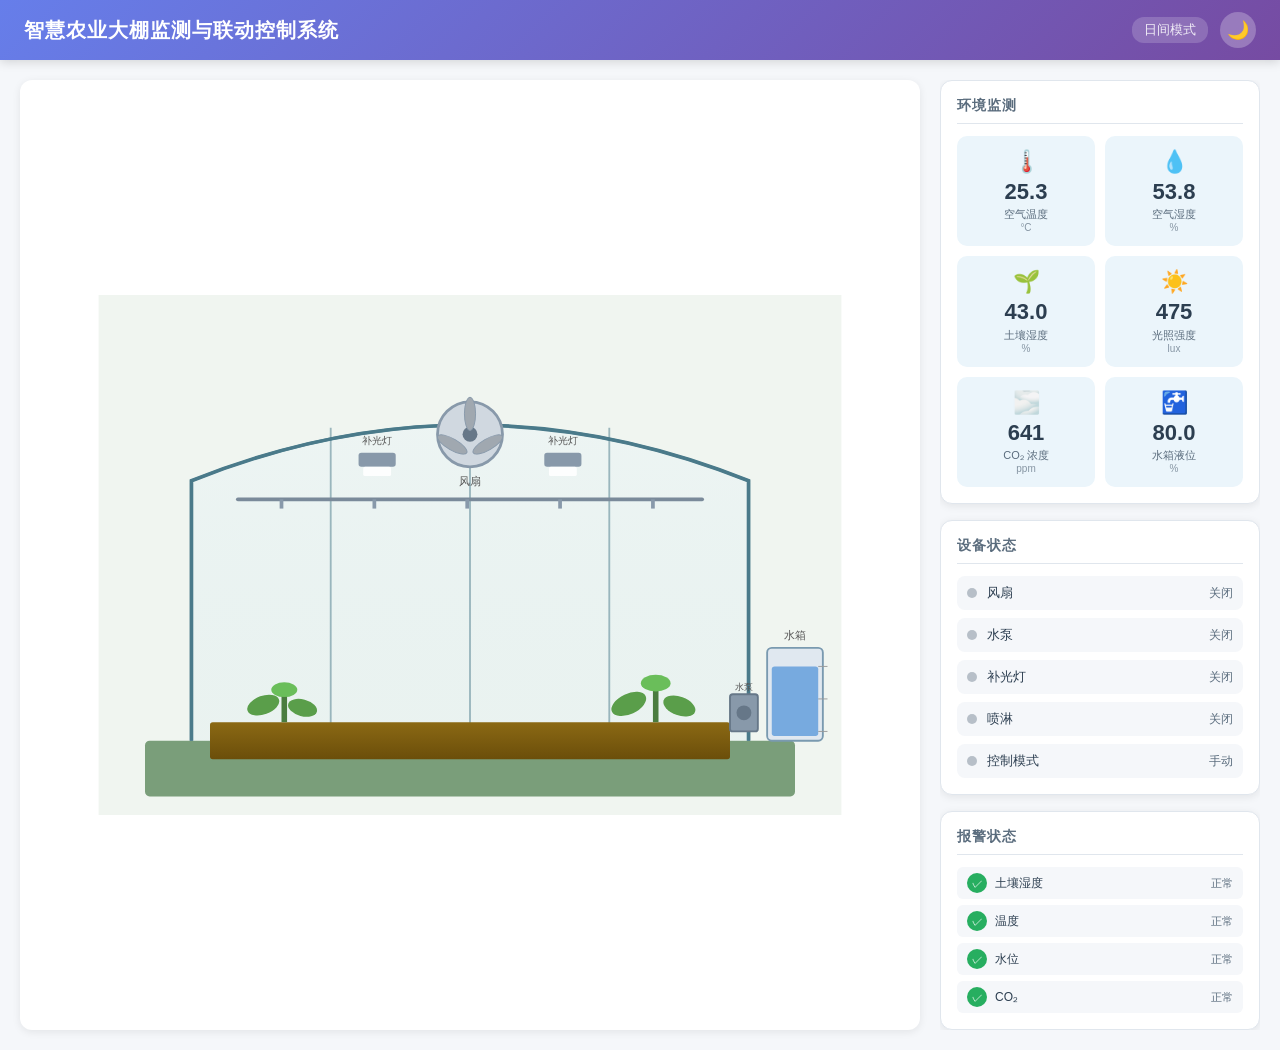
==== widget/greenhouse_widget.html @ 18e0d202 "Add SVG dynamic greenhouse widget (Phase 4) Local HTML/CSS/JS demo with: - Realistic tech-style gree" ====
<!DOCTYPE html>
<html lang="zh-CN">
<head>
    <meta charset="UTF-8">
    <meta name="viewport" content="width=device-width, initial-scale=1.0">
    <title>智慧农业大棚监测大屏</title>
    <link rel="stylesheet" href="greenhouse_widget.css">
</head>
<body class="day-mode">
    <div class="app-container">
        <!-- 顶部标题栏 -->
        <header class="header">
            <h1 class="header-title">智慧农业大棚监测与联动控制系统</h1>
            <div class="header-controls">
                <span class="mode-indicator" id="modeIndicator">日间模式</span>
                <button class="mode-toggle" id="modeToggle" title="切换夜间/日间模式">
                    <span class="mode-icon">🌙</span>
                </button>
            </div>
        </header>

        <!-- 主内容区 -->
        <main class="main-content">
            <!-- 左侧/中间：SVG 大棚场景 -->
            <section class="greenhouse-scene">
                <svg viewBox="0 0 800 560" xmlns="http://www.w3.org/2000/svg" id="greenhouseSvg">
                    <defs>
                        <!-- 玻璃渐变 -->
                        <linearGradient id="glassGradient" x1="0%" y1="0%" x2="0%" y2="100%">
                            <stop offset="0%" style="stop-color:#e8f4f8;stop-opacity:0.4"/>
                            <stop offset="100%" style="stop-color:#d0e8f0;stop-opacity:0.2"/>
                        </linearGradient>
                        <!-- 玻璃渐变（夜间） -->
                        <linearGradient id="glassGradientNight" x1="0%" y1="0%" x2="0%" y2="100%">
                            <stop offset="0%" style="stop-color:#1a2a3a;stop-opacity:0.5"/>
                            <stop offset="100%" style="stop-color:#0d1a25;stop-opacity:0.3"/>
                        </linearGradient>
                        <!-- 土地渐变（正常） -->
                        <linearGradient id="soilNormal" x1="0%" y1="0%" x2="0%" y2="100%">
                            <stop offset="0%" style="stop-color:#8B6914"/>
                            <stop offset="100%" style="stop-color:#6B4E0A"/>
                        </linearGradient>
                        <!-- 土地渐变（干旱） -->
                        <linearGradient id="soilDry" x1="0%" y1="0%" x2="0%" y2="100%">
                            <stop offset="0%" style="stop-color:#C4A35A"/>
                            <stop offset="100%" style="stop-color:#A08840"/>
                        </linearGradient>
                        <!-- 光晕滤镜 -->
                        <filter id="glow" x="-50%" y="-50%" width="200%" height="200%">
                            <feGaussianBlur stdDeviation="8" result="blur"/>
                            <feMerge>
                                <feMergeNode in="blur"/>
                                <feMergeNode in="SourceGraphic"/>
                            </feMerge>
                        </filter>
                        <!-- 强发光滤镜 -->
                        <filter id="glowStrong" x="-100%" y="-100%" width="300%" height="300%">
                            <feGaussianBlur stdDeviation="15" result="blur"/>
                            <feMerge>
                                <feMergeNode in="blur"/>
                                <feMergeNode in="blur"/>
                                <feMergeNode in="SourceGraphic"/>
                            </feMerge>
                        </filter>
                        <!-- 阴影 -->
                        <filter id="shadow">
                            <feDropShadow dx="2" dy="2" stdDeviation="3" flood-color="#000" flood-opacity="0.2"/>
                        </filter>
                    </defs>

                    <!-- 背景 -->
                    <rect id="sceneBg" x="0" y="0" width="800" height="560" fill="#f0f5f0"/>

                    <!-- 地面 -->
                    <rect id="ground" x="50" y="480" width="700" height="60" fill="#7a9e7a" rx="5"/>

                    <!-- 大棚框架（后层） -->
                    <path id="greenhouseBack" d="M100 480 L100 200 Q400 80 700 200 L700 480"
                          fill="url(#glassGradient)" stroke="#5a8a9a" stroke-width="3"/>

                    <!-- 大棚框架线条 -->
                    <path id="greenhouseFrame" d="M100 480 L100 200 Q400 80 700 200 L700 480"
                          fill="none" stroke="#4a7a8a" stroke-width="4"/>
                    <line x1="250" y1="143" x2="250" y2="480" stroke="#4a7a8a" stroke-width="2" opacity="0.5"/>
                    <line x1="400" y1="110" x2="400" y2="480" stroke="#4a7a8a" stroke-width="2" opacity="0.5"/>
                    <line x1="550" y1="143" x2="550" y2="480" stroke="#4a7a8a" stroke-width="2" opacity="0.5"/>

                    <!-- 土地 -->
                    <rect id="soil" x="120" y="460" width="560" height="40" fill="url(#soilNormal)" rx="3"/>

                    <!-- 植物 - 左侧 -->
                    <g id="plantLeft" transform="translate(200, 460)">
                        <rect x="-3" y="-30" width="6" height="30" fill="#4a7c3f"/>
                        <ellipse cx="-15" cy="-25" rx="18" ry="10" fill="#5a9e4a" transform="rotate(-20)"/>
                        <ellipse cx="15" cy="-20" rx="16" ry="9" fill="#5a9e4a" transform="rotate(15)"/>
                        <ellipse cx="0" cy="-35" rx="14" ry="8" fill="#6abe5a"/>
                    </g>

                    <!-- 植物 - 右侧 -->
                    <g id="plantRight" transform="translate(600, 460)">
                        <rect x="-3" y="-35" width="6" height="35" fill="#4a7c3f"/>
                        <ellipse cx="-18" cy="-30" rx="20" ry="11" fill="#5a9e4a" transform="rotate(-25)"/>
                        <ellipse cx="18" cy="-25" rx="18" ry="10" fill="#5a9e4a" transform="rotate(20)"/>
                        <ellipse cx="0" cy="-42" rx="16" ry="9" fill="#6abe5a"/>
                    </g>

                    <!-- 水箱 -->
                    <g id="waterTank" transform="translate(720, 380)">
                        <rect x="0" y="0" width="60" height="100" fill="#e0e8f0" stroke="#7a9ab0" stroke-width="2" rx="5"/>
                        <rect id="waterFill" x="5" y="20" width="50" height="75" fill="#4a90d9" opacity="0.7" rx="3"/>
                        <text x="30" y="-10" text-anchor="middle" font-size="12" fill="#555" font-family="Arial">水箱</text>
                        <!-- 水位刻度 -->
                        <line x1="55" y1="20" x2="65" y2="20" stroke="#999" stroke-width="1"/>
                        <line x1="55" y1="55" x2="65" y2="55" stroke="#999" stroke-width="1"/>
                        <line x1="55" y1="90" x2="65" y2="90" stroke="#999" stroke-width="1"/>
                    </g>

                    <!-- 水泵 -->
                    <g id="pump" transform="translate(680, 430)">
                        <rect x="0" y="0" width="30" height="40" fill="#8899aa" stroke="#667788" stroke-width="2" rx="3"/>
                        <circle cx="15" cy="20" r="8" fill="#667788"/>
                        <text x="15" y="-5" text-anchor="middle" font-size="10" fill="#555" font-family="Arial">水泵</text>
                    </g>

                    <!-- 风扇 -->
                    <g id="fan" transform="translate(400, 150)">
                        <circle cx="0" cy="0" r="35" fill="#d0d8e0" stroke="#8899aa" stroke-width="3"/>
                        <circle cx="0" cy="0" r="8" fill="#667788"/>
                        <!-- 风扇叶片组 -->
                        <g id="fanBlade">
                            <ellipse cx="0" cy="-22" rx="6" ry="18" fill="#a0a8b0" stroke="#8899aa" stroke-width="1"/>
                            <ellipse cx="19" cy="11" rx="6" ry="18" fill="#a0a8b0" stroke="#8899aa" stroke-width="1" transform="rotate(120)"/>
                            <ellipse cx="-19" cy="11" rx="6" ry="18" fill="#a0a8b0" stroke="#8899aa" stroke-width="1" transform="rotate(240)"/>
                        </g>
                        <text x="0" y="55" text-anchor="middle" font-size="12" fill="#555" font-family="Arial">风扇</text>
                    </g>

                    <!-- 补光灯 -->
                    <g id="lamp" transform="translate(300, 180)">
                        <rect x="-20" y="-10" width="40" height="15" fill="#8899aa" rx="3"/>
                        <rect x="-15" y="5" width="30" height="10" fill="#fff" opacity="0.9" rx="2"/>
                        <!-- 光晕（默认隐藏） -->
                        <ellipse id="lampGlow" cx="0" cy="30" rx="80" ry="50" fill="#FFE66D" opacity="0" filter="url(#glowStrong)"/>
                        <text x="0" y="-20" text-anchor="middle" font-size="11" fill="#555" font-family="Arial">补光灯</text>
                    </g>

                    <!-- 补光灯2（右侧） -->
                    <g id="lamp2" transform="translate(500, 180)">
                        <rect x="-20" y="-10" width="40" height="15" fill="#8899aa" rx="3"/>
                        <rect x="-15" y="5" width="30" height="10" fill="#fff" opacity="0.9" rx="2"/>
                        <ellipse id="lampGlow2" cx="0" cy="30" rx="80" ry="50" fill="#FFE66D" opacity="0" filter="url(#glowStrong)"/>
                        <text x="0" y="-20" text-anchor="middle" font-size="11" fill="#555" font-family="Arial">补光灯</text>
                    </g>

                    <!-- 喷淋管道 -->
                    <g id="spraySystem">
                        <line x1="150" y1="220" x2="650" y2="220" stroke="#7a8a9a" stroke-width="4" stroke-linecap="round"/>
                        <!-- 喷头 -->
                        <rect x="195" y="220" width="4" height="10" fill="#8899aa"/>
                        <rect x="295" y="220" width="4" height="10" fill="#8899aa"/>
                        <rect x="395" y="220" width="4" height="10" fill="#8899aa"/>
                        <rect x="495" y="220" width="4" height="10" fill="#8899aa"/>
                        <rect x="595" y="220" width="4" height="10" fill="#8899aa"/>

                        <!-- 水滴（默认隐藏） -->
                        <g id="sprayDrops" opacity="0">
                            <circle cx="197" cy="245" r="3" fill="#4a90d9" opacity="0.7"/>
                            <circle cx="197" cy="265" r="2.5" fill="#4a90d9" opacity="0.5"/>
                            <circle cx="297" cy="248" r="3" fill="#4a90d9" opacity="0.7"/>
                            <circle cx="297" cy="268" r="2.5" fill="#4a90d9" opacity="0.5"/>
                            <circle cx="397" cy="245" r="3" fill="#4a90d9" opacity="0.7"/>
                            <circle cx="397" cy="265" r="2.5" fill="#4a90d9" opacity="0.5"/>
                            <circle cx="497" cy="248" r="3" fill="#4a90d9" opacity="0.7"/>
                            <circle cx="497" cy="268" r="2.5" fill="#4a90d9" opacity="0.5"/>
                            <circle cx="597" cy="245" r="3" fill="#4a90d9" opacity="0.7"/>
                            <circle cx="597" cy="265" r="2.5" fill="#4a90d9" opacity="0.5"/>
                        </g>
                    </g>

                    <!-- 报警提示框（默认隐藏） -->
                    <g id="alertPanel" opacity="0" transform="translate(400, 60)">
                        <rect x="-150" y="-25" width="300" height="50" fill="#fff3cd" stroke="#ffc107" stroke-width="2" rx="8" filter="url(#shadow)"/>
                        <text id="alertText" x="0" y="5" text-anchor="middle" font-size="14" fill="#856404" font-family="Arial" font-weight="bold">⚠️ 建议灌溉</text>
                    </g>

                    <!-- 自动模式指示（默认隐藏） -->
                    <g id="autoModeIndicator" opacity="0" transform="translate(680, 120)">
                        <rect x="0" y="0" width="80" height="28" fill="#17a2b8" rx="14" opacity="0.9"/>
                        <text x="40" y="19" text-anchor="middle" font-size="11" fill="#fff" font-family="Arial">自动模式</text>
                    </g>
                </svg>
            </section>

            <!-- 右侧：数据面板 -->
            <aside class="data-panel" id="dataPanel">
                <!-- 传感器数据卡片 -->
                <div class="panel-section">
                    <h3 class="section-title">环境监测</h3>
                    <div class="card-grid">
                        <div class="data-card" id="cardTemperature">
                            <div class="card-icon">🌡️</div>
                            <div class="card-value" id="valTemperature">--</div>
                            <div class="card-label">空气温度</div>
                            <div class="card-unit">°C</div>
                        </div>
                        <div class="data-card" id="cardAirHumidity">
                            <div class="card-icon">💧</div>
                            <div class="card-value" id="valAirHumidity">--</div>
                            <div class="card-label">空气湿度</div>
                            <div class="card-unit">%</div>
                        </div>
                        <div class="data-card" id="cardSoilHumidity">
                            <div class="card-icon">🌱</div>
                            <div class="card-value" id="valSoilHumidity">--</div>
                            <div class="card-label">土壤湿度</div>
                            <div class="card-unit">%</div>
                        </div>
                        <div class="data-card" id="cardLight">
                            <div class="card-icon">☀️</div>
                            <div class="card-value" id="valLight">--</div>
                            <div class="card-label">光照强度</div>
                            <div class="card-unit">lux</div>
                        </div>
                        <div class="data-card" id="cardCO2">
                            <div class="card-icon">🌫️</div>
                            <div class="card-value" id="valCO2">--</div>
                            <div class="card-label">CO₂ 浓度</div>
                            <div class="card-unit">ppm</div>
                        </div>
                        <div class="data-card" id="cardWater">
                            <div class="card-icon">🚰</div>
                            <div class="card-value" id="valWater">--</div>
                            <div class="card-label">水箱液位</div>
                            <div class="card-unit">%</div>
                        </div>
                    </div>
                </div>

                <!-- 设备状态 -->
                <div class="panel-section">
                    <h3 class="section-title">设备状态</h3>
                    <div class="status-list">
                        <div class="status-item" id="statusFan">
                            <span class="status-dot" id="dotFan"></span>
                            <span class="status-name">风扇</span>
                            <span class="status-text" id="textFan">关闭</span>
                        </div>
                        <div class="status-item" id="statusPump">
                            <span class="status-dot" id="dotPump"></span>
                            <span class="status-name">水泵</span>
                            <span class="status-text" id="textPump">关闭</span>
                        </div>
                        <div class="status-item" id="statusLamp">
                            <span class="status-dot" id="dotLamp"></span>
                            <span class="status-name">补光灯</span>
                            <span class="status-text" id="textLamp">关闭</span>
                        </div>
                        <div class="status-item" id="statusSpray">
                            <span class="status-dot" id="dotSpray"></span>
                            <span class="status-name">喷淋</span>
                            <span class="status-text" id="textSpray">关闭</span>
                        </div>
                        <div class="status-item" id="statusAuto">
                            <span class="status-dot" id="dotAuto"></span>
                            <span class="status-name">控制模式</span>
                            <span class="status-text" id="textAuto">手动</span>
                        </div>
                    </div>
                </div>

                <!-- 报警状态 -->
                <div class="panel-section">
                    <h3 class="section-title">报警状态</h3>
                    <div class="alarm-list">
                        <div class="alarm-item" id="alarmSoil">
                            <span class="alarm-icon" id="iconSoil">✓</span>
                            <span class="alarm-name">土壤湿度</span>
                            <span class="alarm-status" id="statusSoil">正常</span>
                        </div>
                        <div class="alarm-item" id="alarmTemp">
                            <span class="alarm-icon" id="iconTemp">✓</span>
                            <span class="alarm-name">温度</span>
                            <span class="alarm-status" id="statusTemp">正常</span>
                        </div>
                        <div class="alarm-item" id="alarmWater">
                            <span class="alarm-icon" id="iconWater">✓</span>
                            <span class="alarm-name">水位</span>
                            <span class="alarm-status" id="statusWater">正常</span>
                        </div>
                        <div class="alarm-item" id="alarmCO2">
                            <span class="alarm-icon" id="iconCO2">✓</span>
                            <span class="alarm-name">CO₂</span>
                            <span class="alarm-status" id="statusCO2">正常</span>
                        </div>
                    </div>
                </div>
            </aside>
        </main>
    </div>

    <script src="greenhouse_widget.js"></script>
</body>
</html>
---- widget/greenhouse_widget.css ----
:root {
    /* 日间主题 */
    --bg-primary: #f5f7fa;
    --bg-secondary: #ffffff;
    --bg-panel: #ffffff;
    --text-primary: #2c3e50;
    --text-secondary: #5a6c7d;
    --border-color: #e0e6ed;
    --accent-color: #3498db;
    --accent-light: #ebf5fb;
    --shadow: 0 2px 8px rgba(0,0,0,0.08);
    --shadow-hover: 0 4px 16px rgba(0,0,0,0.12);
    --card-bg: #ffffff;
    --header-bg: linear-gradient(135deg, #667eea 0%, #764ba2 100%);
    --success-color: #27ae60;
    --warning-color: #f39c12;
    --danger-color: #e74c3c;
    --info-color: #3498db;
}

.night-mode {
    /* 夜间主题 */
    --bg-primary: #0f1419;
    --bg-secondary: #1a2332;
    --bg-panel: rgba(26, 35, 50, 0.85);
    --text-primary: #e0e6ed;
    --text-secondary: #8b9dc3;
    --border-color: rgba(100, 180, 255, 0.2);
    --accent-color: #64b4ff;
    --accent-light: rgba(100, 180, 255, 0.15);
    --shadow: 0 2px 12px rgba(0, 150, 255, 0.15);
    --shadow-hover: 0 4px 24px rgba(0, 150, 255, 0.25);
    --card-bg: rgba(26, 35, 50, 0.9);
    --header-bg: linear-gradient(135deg, #1a237e 0%, #0d47a1 100%);
    --success-color: #4ade80;
    --warning-color: #fbbf24;
    --danger-color: #f87171;
    --info-color: #60a5fa;
}

* {
    margin: 0;
    padding: 0;
    box-sizing: border-box;
}

body {
    font-family: -apple-system, BlinkMacSystemFont, 'Segoe UI', 'PingFang SC', 'Microsoft YaHei', sans-serif;
    background: var(--bg-primary);
    color: var(--text-primary);
    min-height: 100vh;
    transition: background 0.5s ease, color 0.5s ease;
}

.app-container {
    min-height: 100vh;
    display: flex;
    flex-direction: column;
}

/* 头部 */
.header {
    background: var(--header-bg);
    color: white;
    padding: 12px 24px;
    display: flex;
    justify-content: space-between;
    align-items: center;
    box-shadow: 0 2px 10px rgba(0,0,0,0.15);
    position: relative;
    z-index: 100;
}

.header-title {
    font-size: 20px;
    font-weight: 600;
    letter-spacing: 1px;
}

.header-controls {
    display: flex;
    align-items: center;
    gap: 12px;
}

.mode-indicator {
    font-size: 13px;
    opacity: 0.9;
    padding: 4px 12px;
    background: rgba(255,255,255,0.2);
    border-radius: 12px;
}

.mode-toggle {
    width: 36px;
    height: 36px;
    border: none;
    border-radius: 50%;
    background: rgba(255,255,255,0.25);
    cursor: pointer;
    font-size: 18px;
    transition: all 0.3s;
    display: flex;
    align-items: center;
    justify-content: center;
}

.mode-toggle:hover {
    background: rgba(255,255,255,0.4);
    transform: scale(1.1);
}

/* 主内容 */
.main-content {
    flex: 1;
    display: flex;
    padding: 20px;
    gap: 20px;
    overflow: hidden;
}

/* SVG 场景区 */
.greenhouse-scene {
    flex: 1;
    background: var(--bg-secondary);
    border-radius: 12px;
    box-shadow: var(--shadow);
    padding: 16px;
    display: flex;
    align-items: center;
    justify-content: center;
    transition: background 0.5s ease;
}

.greenhouse-scene svg {
    width: 100%;
    height: auto;
    max-height: 520px;
}

/* 数据面板 */
.data-panel {
    width: 320px;
    display: flex;
    flex-direction: column;
    gap: 16px;
    overflow-y: auto;
}

.panel-section {
    background: var(--card-bg);
    border-radius: 12px;
    padding: 16px;
    box-shadow: var(--shadow);
    border: 1px solid var(--border-color);
    transition: all 0.5s ease;
}

.section-title {
    font-size: 14px;
    font-weight: 600;
    color: var(--text-secondary);
    margin-bottom: 12px;
    padding-bottom: 8px;
    border-bottom: 1px solid var(--border-color);
    text-transform: uppercase;
    letter-spacing: 1px;
}

/* 数据卡片网格 */
.card-grid {
    display: grid;
    grid-template-columns: 1fr 1fr;
    gap: 10px;
}

.data-card {
    background: var(--accent-light);
    border-radius: 10px;
    padding: 12px 8px;
    text-align: center;
    transition: all 0.3s;
    border: 1px solid transparent;
}

.data-card:hover {
    transform: translateY(-2px);
    box-shadow: var(--shadow-hover);
    border-color: var(--accent-color);
}

.card-icon {
    font-size: 22px;
    margin-bottom: 4px;
}

.card-value {
    font-size: 22px;
    font-weight: 700;
    color: var(--text-primary);
    line-height: 1.2;
}

.card-label {
    font-size: 11px;
    color: var(--text-secondary);
    margin-top: 2px;
}

.card-unit {
    font-size: 10px;
    color: var(--text-secondary);
    opacity: 0.7;
}

/* 状态列表 */
.status-list {
    display: flex;
    flex-direction: column;
    gap: 8px;
}

.status-item {
    display: flex;
    align-items: center;
    gap: 10px;
    padding: 8px 10px;
    border-radius: 8px;
    background: var(--bg-primary);
    transition: all 0.3s;
}

.status-dot {
    width: 10px;
    height: 10px;
    border-radius: 50%;
    background: var(--text-secondary);
    opacity: 0.4;
    transition: all 0.3s;
    flex-shrink: 0;
}

.status-dot.active {
    background: var(--success-color);
    opacity: 1;
    box-shadow: 0 0 8px var(--success-color);
}

.status-dot.warning {
    background: var(--warning-color);
    opacity: 1;
    box-shadow: 0 0 8px var(--warning-color);
}

.status-name {
    flex: 1;
    font-size: 13px;
    color: var(--text-primary);
}

.status-text {
    font-size: 12px;
    color: var(--text-secondary);
    font-weight: 500;
}

.status-text.active {
    color: var(--success-color);
    font-weight: 600;
}

/* 报警列表 */
.alarm-list {
    display: flex;
    flex-direction: column;
    gap: 6px;
}

.alarm-item {
    display: flex;
    align-items: center;
    gap: 8px;
    padding: 6px 10px;
    border-radius: 6px;
    background: var(--bg-primary);
    transition: all 0.3s;
}

.alarm-item.alert {
    background: rgba(231, 76, 60, 0.1);
    border: 1px solid rgba(231, 76, 60, 0.3);
}

.alarm-icon {
    width: 20px;
    height: 20px;
    border-radius: 50%;
    background: var(--success-color);
    color: white;
    font-size: 11px;
    display: flex;
    align-items: center;
    justify-content: center;
    flex-shrink: 0;
}

.alarm-item.alert .alarm-icon {
    background: var(--danger-color);
}

.alarm-name {
    flex: 1;
    font-size: 12px;
    color: var(--text-primary);
}

.alarm-status {
    font-size: 11px;
    color: var(--text-secondary);
}

.alarm-item.alert .alarm-status {
    color: var(--danger-color);
    font-weight: 600;
}

/* SVG 动画 */
@keyframes spin {
    from { transform: rotate(0deg); }
    to { transform: rotate(360deg); }
}

@keyframes drop {
    0% { transform: translateY(0); opacity: 0.7; }
    50% { opacity: 1; }
    100% { transform: translateY(20px); opacity: 0; }
}

@keyframes pulse {
    0%, 100% { opacity: 0.6; }
    50% { opacity: 1; }
}

@keyframes fadeInOut {
    0%, 100% { opacity: 0.3; }
    50% { opacity: 1; }
}

/* 风扇旋转 */
#fanBlade {
    transform-origin: 0 0;
}

#fanBlade.rotating {
    animation: spin 0.5s linear infinite;
}

/* 水滴动画 */
#sprayDrops.active circle:nth-child(odd) {
    animation: drop 0.8s ease-in infinite;
}

#sprayDrops.active circle:nth-child(even) {
    animation: drop 0.8s ease-in infinite 0.4s;
}

/* 光晕脉冲 */
#lampGlow.active,
#lampGlow2.active {
    animation: pulse 2s ease-in-out infinite;
}

/* 报警面板闪烁 */
#alertPanel.active {
    animation: fadeInOut 1.5s ease-in-out infinite;
}

/* 响应式 */
@media (max-width: 1024px) {
    .main-content {
        flex-direction: column;
    }
    .data-panel {
        width: 100%;
        flex-direction: row;
        flex-wrap: wrap;
    }
    .panel-section {
        flex: 1;
        min-width: 280px;
    }
}

@media (max-width: 768px) {
    .header-title {
        font-size: 16px;
    }
    .main-content {
        padding: 10px;
    }
    .card-grid {
        grid-template-columns: 1fr 1fr;
    }
}
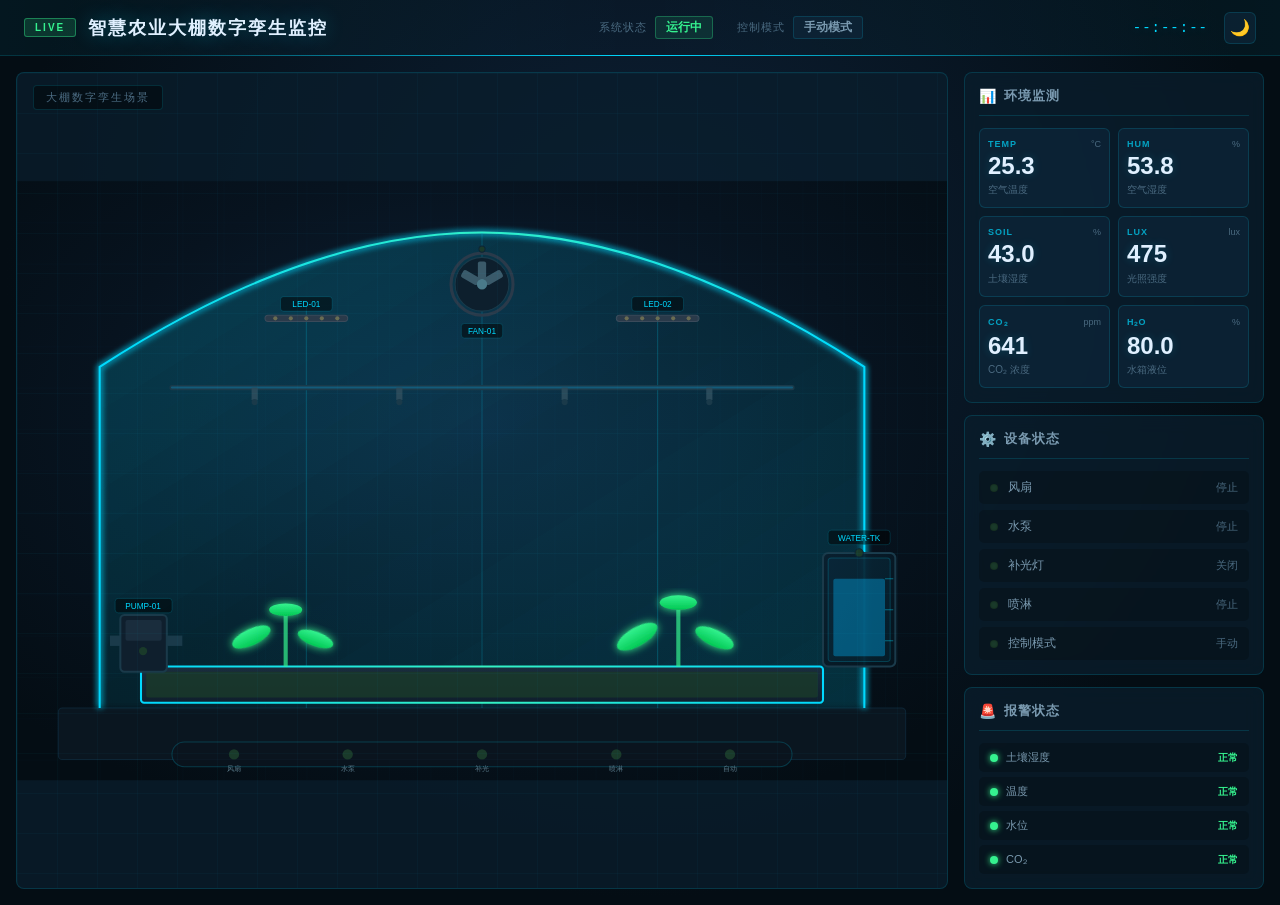
==== commit 0b548c6e: "Refactor widget to dark tech style (v2) Complete visual overhaul: - Dark background (#040d14) with g" ====
--- a/widget/greenhouse_widget.html
+++ b/widget/greenhouse_widget.html
@@ -3,17 +3,30 @@
 <head>
     <meta charset="UTF-8">
     <meta name="viewport" content="width=device-width, initial-scale=1.0">
-    <title>智慧农业大棚监测大屏</title>
+    <title>智慧农业大棚数字孪生监控</title>
     <link rel="stylesheet" href="greenhouse_widget.css">
 </head>
-<body class="day-mode">
+<body>
     <div class="app-container">
         <!-- 顶部标题栏 -->
         <header class="header">
-            <h1 class="header-title">智慧农业大棚监测与联动控制系统</h1>
-            <div class="header-controls">
-                <span class="mode-indicator" id="modeIndicator">日间模式</span>
-                <button class="mode-toggle" id="modeToggle" title="切换夜间/日间模式">
+            <div class="header-left">
+                <div class="header-badge">LIVE</div>
+                <h1 class="header-title">智慧农业大棚数字孪生监控</h1>
+            </div>
+            <div class="header-center">
+                <div class="header-stat">
+                    <span class="stat-label">系统状态</span>
+                    <span class="stat-value status-online">运行中</span>
+                </div>
+                <div class="header-stat">
+                    <span class="stat-label">控制模式</span>
+                    <span class="stat-value" id="headerMode">手动模式</span>
+                </div>
+            </div>
+            <div class="header-right">
+                <span class="header-time" id="clock">--:--:--</span>
+                <button class="mode-toggle" id="modeToggle" title="切换夜间/日间">
                     <span class="mode-icon">🌙</span>
                 </button>
             </div>
@@ -21,247 +34,423 @@
 
         <!-- 主内容区 -->
         <main class="main-content">
-            <!-- 左侧/中间：SVG 大棚场景 -->
-            <section class="greenhouse-scene">
-                <svg viewBox="0 0 800 560" xmlns="http://www.w3.org/2000/svg" id="greenhouseSvg">
+            <!-- 左侧/中间：数字孪生场景 -->
+            <section class="scene-panel">
+                <div class="scene-label">大棚数字孪生场景</div>
+                <svg viewBox="0 0 900 580" xmlns="http://www.w3.org/2000/svg" id="greenhouseSvg">
                     <defs>
-                        <!-- 玻璃渐变 -->
-                        <linearGradient id="glassGradient" x1="0%" y1="0%" x2="0%" y2="100%">
-                            <stop offset="0%" style="stop-color:#e8f4f8;stop-opacity:0.4"/>
-                            <stop offset="100%" style="stop-color:#d0e8f0;stop-opacity:0.2"/>
-                        </linearGradient>
-                        <!-- 玻璃渐变（夜间） -->
-                        <linearGradient id="glassGradientNight" x1="0%" y1="0%" x2="0%" y2="100%">
-                            <stop offset="0%" style="stop-color:#1a2a3a;stop-opacity:0.5"/>
-                            <stop offset="100%" style="stop-color:#0d1a25;stop-opacity:0.3"/>
-                        </linearGradient>
-                        <!-- 土地渐变（正常） -->
-                        <linearGradient id="soilNormal" x1="0%" y1="0%" x2="0%" y2="100%">
-                            <stop offset="0%" style="stop-color:#8B6914"/>
-                            <stop offset="100%" style="stop-color:#6B4E0A"/>
-                        </linearGradient>
-                        <!-- 土地渐变（干旱） -->
-                        <linearGradient id="soilDry" x1="0%" y1="0%" x2="0%" y2="100%">
-                            <stop offset="0%" style="stop-color:#C4A35A"/>
-                            <stop offset="100%" style="stop-color:#A08840"/>
-                        </linearGradient>
-                        <!-- 光晕滤镜 -->
-                        <filter id="glow" x="-50%" y="-50%" width="200%" height="200%">
-                            <feGaussianBlur stdDeviation="8" result="blur"/>
+                        <!-- 背景渐变 -->
+                        <radialGradient id="bgGradient" cx="50%" cy="40%" r="70%">
+                            <stop offset="0%" stop-color="#0d2137"/>
+                            <stop offset="60%" stop-color="#07131f"/>
+                            <stop offset="100%" stop-color="#040d14"/>
+                        </radialGradient>
+
+                        <!-- 霓虹青蓝发光 -->
+                        <filter id="neonCyan" x="-50%" y="-50%" width="200%" height="200%">
+                            <feGaussianBlur stdDeviation="3" result="blur"/>
+                            <feFlood flood-color="#00d9ff" result="color"/>
+                            <feComposite in="color" in2="blur" operator="in" result="glow"/>
                             <feMerge>
-                                <feMergeNode in="blur"/>
+                                <feMergeNode in="glow"/>
+                                <feMergeNode in="glow"/>
                                 <feMergeNode in="SourceGraphic"/>
                             </feMerge>
                         </filter>
-                        <!-- 强发光滤镜 -->
-                        <filter id="glowStrong" x="-100%" y="-100%" width="300%" height="300%">
-                            <feGaussianBlur stdDeviation="15" result="blur"/>
+
+                        <!-- 强霓虹发光 -->
+                        <filter id="neonStrong" x="-100%" y="-100%" width="300%" height="300%">
+                            <feGaussianBlur stdDeviation="6" result="blur"/>
+                            <feFlood flood-color="#00d9ff" result="color"/>
+                            <feComposite in="color" in2="blur" operator="in" result="glow"/>
                             <feMerge>
-                                <feMergeNode in="blur"/>
-                                <feMergeNode in="blur"/>
+                                <feMergeNode in="glow"/>
+                                <feMergeNode in="glow"/>
+                                <feMergeNode in="glow"/>
                                 <feMergeNode in="SourceGraphic"/>
                             </feMerge>
                         </filter>
-                        <!-- 阴影 -->
-                        <filter id="shadow">
-                            <feDropShadow dx="2" dy="2" stdDeviation="3" flood-color="#000" flood-opacity="0.2"/>
+
+                        <!-- 绿色呼吸光 -->
+                        <filter id="greenGlow" x="-50%" y="-50%" width="200%" height="200%">
+                            <feGaussianBlur stdDeviation="4" result="blur"/>
+                            <feFlood flood-color="#35f28f" result="color"/>
+                            <feComposite in="color" in2="blur" operator="in" result="glow"/>
+                            <feMerge>
+                                <feMergeNode in="glow"/>
+                                <feMergeNode in="SourceGraphic"/>
+                            </feMerge>
                         </filter>
+
+                        <!-- 红色警报 -->
+                        <filter id="alertGlow" x="-50%" y="-50%" width="200%" height="200%">
+                            <feGaussianBlur stdDeviation="5" result="blur"/>
+                            <feFlood flood-color="#ff3860" result="color"/>
+                            <feComposite in="color" in2="blur" operator="in" result="glow"/>
+                            <feMerge>
+                                <feMergeNode in="glow"/>
+                                <feMergeNode in="SourceGraphic"/>
+                            </feMerge>
+                        </filter>
+
+                        <!-- 玻璃质感 -->
+                        <linearGradient id="glassPanel" x1="0%" y1="0%" x2="100%" y2="100%">
+                            <stop offset="0%" stop-color="rgba(0,217,255,0.08)"/>
+                            <stop offset="50%" stop-color="rgba(0,217,255,0.03)"/>
+                            <stop offset="100%" stop-color="rgba(0,217,255,0.06)"/>
+                        </linearGradient>
+
+                        <!-- 种植槽渐变 -->
+                        <linearGradient id="bedGradient" x1="0%" y1="0%" x2="0%" y2="100%">
+                            <stop offset="0%" stop-color="#1a2d3d"/>
+                            <stop offset="100%" stop-color="#0f1f2d"/>
+                        </linearGradient>
+
+                        <!-- 种植槽边框（正常） -->
+                        <linearGradient id="bedBorderNormal" x1="0%" y1="0%" x2="100%" y2="0%">
+                            <stop offset="0%" stop-color="#00d9ff"/>
+                            <stop offset="50%" stop-color="#35f2c2"/>
+                            <stop offset="100%" stop-color="#00d9ff"/>
+                        </linearGradient>
+
+                        <!-- 种植槽边框（干旱） -->
+                        <linearGradient id="bedBorderDry" x1="0%" y1="0%" x2="100%" y2="0%">
+                            <stop offset="0%" stop-color="#ff9500"/>
+                            <stop offset="50%" stop-color="#ffcc00"/>
+                            <stop offset="100%" stop-color="#ff9500"/>
+                        </linearGradient>
+
+                        <!-- 植物渐变 -->
+                        <linearGradient id="plantGradient" x1="0%" y1="0%" x2="0%" y2="100%">
+                            <stop offset="0%" stop-color="#35f28f"/>
+                            <stop offset="100%" stop-color="#00c853"/>
+                        </linearGradient>
+
+                        <!-- LED 光晕 -->
+                        <filter id="ledGlow" x="-100%" y="-50%" width="300%" height="200%">
+                            <feGaussianBlur stdDeviation="8" result="blur"/>
+                            <feFlood flood-color="#ffe066" result="color"/>
+                            <feComposite in="color" in2="blur" operator="in" result="glow"/>
+                            <feMerge>
+                                <feMergeNode in="glow"/>
+                                <feMergeNode in="glow"/>
+                                <feMergeNode in="SourceGraphic"/>
+                            </feMerge>
+                        </filter>
+
+                        <!-- 管道流动渐变 -->
+                        <linearGradient id="pipeFlow" x1="0%" y1="0%" x2="100%" y2="0%">
+                            <stop offset="0%" stop-color="#00a8e8"/>
+                            <stop offset="50%" stop-color="#00d9ff"/>
+                            <stop offset="100%" stop-color="#00a8e8"/>
+                        </linearGradient>
+
+                        <!-- 水箱渐变 -->
+                        <linearGradient id="tankGradient" x1="0%" y1="0%" x2="100%" y2="100%">
+                            <stop offset="0%" stop-color="rgba(10,30,45,0.9)"/>
+                            <stop offset="100%" stop-color="rgba(5,20,30,0.95)"/>
+                        </linearGradient>
+
+                        <!-- 水滴渐变 -->
+                        <radialGradient id="dropGradient" cx="30%" cy="30%" r="70%">
+                            <stop offset="0%" stop-color="#80e5ff"/>
+                            <stop offset="100%" stop-color="#00a8e8"/>
+                        </radialGradient>
+
+                        <!-- 扫描线图案 -->
+                        <pattern id="gridPattern" width="40" height="40" patternUnits="userSpaceOnUse">
+                            <path d="M 40 0 L 0 0 0 40" fill="none" stroke="rgba(0,217,255,0.04)" stroke-width="0.5"/>
+                        </pattern>
                     </defs>
 
                     <!-- 背景 -->
-                    <rect id="sceneBg" x="0" y="0" width="800" height="560" fill="#f0f5f0"/>
+                    <rect id="sceneBg" x="0" y="0" width="900" height="580" fill="url(#bgGradient)"/>
+                    <rect x="0" y="0" width="900" height="580" fill="url(#gridPattern)"/>
 
                     <!-- 地面 -->
-                    <rect id="ground" x="50" y="480" width="700" height="60" fill="#7a9e7a" rx="5"/>
-
-                    <!-- 大棚框架（后层） -->
-                    <path id="greenhouseBack" d="M100 480 L100 200 Q400 80 700 200 L700 480"
-                          fill="url(#glassGradient)" stroke="#5a8a9a" stroke-width="3"/>
-
-                    <!-- 大棚框架线条 -->
-                    <path id="greenhouseFrame" d="M100 480 L100 200 Q400 80 700 200 L700 480"
-                          fill="none" stroke="#4a7a8a" stroke-width="4"/>
-                    <line x1="250" y1="143" x2="250" y2="480" stroke="#4a7a8a" stroke-width="2" opacity="0.5"/>
-                    <line x1="400" y1="110" x2="400" y2="480" stroke="#4a7a8a" stroke-width="2" opacity="0.5"/>
-                    <line x1="550" y1="143" x2="550" y2="480" stroke="#4a7a8a" stroke-width="2" opacity="0.5"/>
-
-                    <!-- 土地 -->
-                    <rect id="soil" x="120" y="460" width="560" height="40" fill="url(#soilNormal)" rx="3"/>
+                    <rect x="40" y="510" width="820" height="50" rx="4" fill="#0a1620" stroke="#0d2535" stroke-width="1"/>
+
+                    <!-- 大棚主体外壳 -->
+                    <g id="greenhouse_shell">
+                        <!-- 玻璃罩主体 -->
+                        <path d="M80 510 L80 180 Q280 50 450 50 Q620 50 820 180 L820 510"
+                              fill="url(#glassPanel)" stroke="url(#bedBorderNormal)" stroke-width="2" filter="url(#neonCyan)"/>
+                        <!-- 内部框架线 -->
+                        <path d="M80 510 L80 180 Q280 50 450 50 Q620 50 820 180 L820 510"
+                              fill="none" stroke="rgba(0,217,255,0.15)" stroke-width="1"/>
+                        <!-- 纵向支撑 -->
+                        <line x1="280" y1="120" x2="280" y2="510" stroke="rgba(0,217,255,0.2)" stroke-width="1"/>
+                        <line x1="450" y1="50" x2="450" y2="510" stroke="rgba(0,217,255,0.2)" stroke-width="1"/>
+                        <line x1="620" y1="120" x2="620" y2="510" stroke="rgba(0,217,255,0.2)" stroke-width="1"/>
+                    </g>
+
+                    <!-- 种植槽 -->
+                    <g id="soil_bed">
+                        <rect x="120" y="470" width="660" height="35" rx="3"
+                              fill="url(#bedGradient)" stroke="url(#bedBorderNormal)" stroke-width="2"/>
+                        <!-- 槽内土壤 -->
+                        <rect id="soil_surface" x="125" y="475" width="650" height="25" rx="2"
+                              fill="#1a3a2a" opacity="0.8"/>
+                    </g>
 
                     <!-- 植物 - 左侧 -->
-                    <g id="plantLeft" transform="translate(200, 460)">
-                        <rect x="-3" y="-30" width="6" height="30" fill="#4a7c3f"/>
-                        <ellipse cx="-15" cy="-25" rx="18" ry="10" fill="#5a9e4a" transform="rotate(-20)"/>
-                        <ellipse cx="15" cy="-20" rx="16" ry="9" fill="#5a9e4a" transform="rotate(15)"/>
-                        <ellipse cx="0" cy="-35" rx="14" ry="8" fill="#6abe5a"/>
+                    <g id="plant_left" transform="translate(260, 470)">
+                        <!-- 茎 -->
+                        <rect x="-2" y="-50" width="4" height="50" fill="#35f28f" opacity="0.7"/>
+                        <!-- 叶片 1 -->
+                        <ellipse cx="-18" cy="-40" rx="20" ry="8" fill="url(#plantGradient)" transform="rotate(-25)" filter="url(#greenGlow)"/>
+                        <!-- 叶片 2 -->
+                        <ellipse cx="18" cy="-35" rx="18" ry="7" fill="url(#plantGradient)" transform="rotate(20)" filter="url(#greenGlow)"/>
+                        <!-- 叶片 3（顶部） -->
+                        <ellipse cx="0" cy="-55" rx="16" ry="6" fill="url(#plantGradient)" filter="url(#greenGlow)"/>
                     </g>
 
                     <!-- 植物 - 右侧 -->
-                    <g id="plantRight" transform="translate(600, 460)">
-                        <rect x="-3" y="-35" width="6" height="35" fill="#4a7c3f"/>
-                        <ellipse cx="-18" cy="-30" rx="20" ry="11" fill="#5a9e4a" transform="rotate(-25)"/>
-                        <ellipse cx="18" cy="-25" rx="18" ry="10" fill="#5a9e4a" transform="rotate(20)"/>
-                        <ellipse cx="0" cy="-42" rx="16" ry="9" fill="#6abe5a"/>
-                    </g>
-
-                    <!-- 水箱 -->
-                    <g id="waterTank" transform="translate(720, 380)">
-                        <rect x="0" y="0" width="60" height="100" fill="#e0e8f0" stroke="#7a9ab0" stroke-width="2" rx="5"/>
-                        <rect id="waterFill" x="5" y="20" width="50" height="75" fill="#4a90d9" opacity="0.7" rx="3"/>
-                        <text x="30" y="-10" text-anchor="middle" font-size="12" fill="#555" font-family="Arial">水箱</text>
+                    <g id="plant_right" transform="translate(640, 470)">
+                        <rect x="-2" y="-55" width="4" height="55" fill="#35f28f" opacity="0.7"/>
+                        <ellipse cx="-20" cy="-45" rx="22" ry="9" fill="url(#plantGradient)" transform="rotate(-30)" filter="url(#greenGlow)"/>
+                        <ellipse cx="20" cy="-40" rx="20" ry="8" fill="url(#plantGradient)" transform="rotate(25)" filter="url(#greenGlow)"/>
+                        <ellipse cx="0" cy="-62" rx="18" ry="7" fill="url(#plantGradient)" filter="url(#greenGlow)"/>
+                    </g>
+
+                    <!-- LED 补光灯条 - 左侧 -->
+                    <g id="led_light_bar" transform="translate(280, 130)">
+                        <rect x="-40" y="0" width="80" height="6" rx="3" fill="#2a3a4a" stroke="#3a4a5a" stroke-width="1"/>
+                        <!-- LED 灯珠 -->
+                        <circle cx="-30" cy="3" r="2" fill="#ffe066" opacity="0.3"/>
+                        <circle cx="-15" cy="3" r="2" fill="#ffe066" opacity="0.3"/>
+                        <circle cx="0" cy="3" r="2" fill="#ffe066" opacity="0.3"/>
+                        <circle cx="15" cy="3" r="2" fill="#ffe066" opacity="0.3"/>
+                        <circle cx="30" cy="3" r="2" fill="#ffe066" opacity="0.3"/>
+                        <!-- 光晕（默认隐藏） -->
+                        <rect id="lamp_glow" x="-50" y="8" width="100" height="80" rx="10"
+                              fill="url(#ledGlow)" opacity="0" filter="url(#ledGlow)"/>
+                        <!-- 科技标签 -->
+                        <rect x="-25" y="-18" width="50" height="14" rx="3" fill="rgba(0,0,0,0.5)" stroke="rgba(0,217,255,0.3)" stroke-width="0.5"/>
+                        <text x="0" y="-8" text-anchor="middle" font-size="8" fill="#00d9ff" font-family="Arial">LED-01</text>
+                    </g>
+
+                    <!-- LED 补光灯条 - 右侧 -->
+                    <g id="led_light_bar_2" transform="translate(620, 130)">
+                        <rect x="-40" y="0" width="80" height="6" rx="3" fill="#2a3a4a" stroke="#3a4a5a" stroke-width="1"/>
+                        <circle cx="-30" cy="3" r="2" fill="#ffe066" opacity="0.3"/>
+                        <circle cx="-15" cy="3" r="2" fill="#ffe066" opacity="0.3"/>
+                        <circle cx="0" cy="3" r="2" fill="#ffe066" opacity="0.3"/>
+                        <circle cx="15" cy="3" r="2" fill="#ffe066" opacity="0.3"/>
+                        <circle cx="30" cy="3" r="2" fill="#ffe066" opacity="0.3"/>
+                        <rect id="lamp_glow_2" x="-50" y="8" width="100" height="80" rx="10"
+                              fill="url(#ledGlow)" opacity="0" filter="url(#ledGlow)"/>
+                        <rect x="-25" y="-18" width="50" height="14" rx="3" fill="rgba(0,0,0,0.5)" stroke="rgba(0,217,255,0.3)" stroke-width="0.5"/>
+                        <text x="0" y="-8" text-anchor="middle" font-size="8" fill="#00d9ff" font-family="Arial">LED-02</text>
+                    </g>
+
+                    <!-- 工业风扇 -->
+                    <g id="fan_unit" transform="translate(450, 100)">
+                        <!-- 外框 -->
+                        <circle cx="0" cy="0" r="30" fill="none" stroke="#2a3a4a" stroke-width="3"/>
+                        <circle cx="0" cy="0" r="26" fill="#0d1f2d" stroke="#1a3a4a" stroke-width="1"/>
+                        <!-- 状态灯 -->
+                        <circle id="fan_status_led" cx="0" cy="-34" r="3" fill="#1a3a2a" stroke="#0d2535" stroke-width="1"/>
+                        <!-- 叶片组 -->
+                        <g id="fan_blade">
+                            <rect x="-4" y="-22" width="8" height="18" rx="2" fill="#3a5a6a"/>
+                            <rect x="-4" y="4" width="8" height="18" rx="2" fill="#3a5a6a" transform="rotate(120)"/>
+                            <rect x="-4" y="4" width="8" height="18" rx="2" fill="#3a5a6a" transform="rotate(240)"/>
+                        </g>
+                        <circle cx="0" cy="0" r="5" fill="#4a7a8a"/>
+                        <!-- 标签 -->
+                        <rect x="-20" y="38" width="40" height="14" rx="3" fill="rgba(0,0,0,0.5)" stroke="rgba(0,217,255,0.3)" stroke-width="0.5"/>
+                        <text x="0" y="48" text-anchor="middle" font-size="8" fill="#00d9ff" font-family="Arial">FAN-01</text>
+                    </g>
+
+                    <!-- 喷淋管道系统 -->
+                    <g id="spray_system">
+                        <!-- 主管道 -->
+                        <line x1="150" y1="200" x2="750" y2="200" stroke="#1a3a4a" stroke-width="5" stroke-linecap="round"/>
+                        <line x1="150" y1="200" x2="750" y2="200" stroke="#00a8e8" stroke-width="2" stroke-linecap="round" opacity="0.3" id="water_pipe"/>
+                        <!-- 喷头 -->
+                        <g transform="translate(230, 200)">
+                            <rect x="-3" y="0" width="6" height="12" fill="#2a4a5a"/>
+                            <circle cx="0" cy="14" r="3" fill="#1a3a4a"/>
+                        </g>
+                        <g transform="translate(370, 200)">
+                            <rect x="-3" y="0" width="6" height="12" fill="#2a4a5a"/>
+                            <circle cx="0" cy="14" r="3" fill="#1a3a4a"/>
+                        </g>
+                        <g transform="translate(530, 200)">
+                            <rect x="-3" y="0" width="6" height="12" fill="#2a4a5a"/>
+                            <circle cx="0" cy="14" r="3" fill="#1a3a4a"/>
+                        </g>
+                        <g transform="translate(670, 200)">
+                            <rect x="-3" y="0" width="6" height="12" fill="#2a4a5a"/>
+                            <circle cx="0" cy="14" r="3" fill="#1a3a4a"/>
+                        </g>
+                        <!-- 水滴粒子（默认隐藏） -->
+                        <g id="spray_drops" opacity="0">
+                            <circle cx="230" cy="230" r="2.5" fill="url(#dropGradient)" opacity="0.8"/>
+                            <circle cx="230" cy="250" r="2" fill="url(#dropGradient)" opacity="0.5"/>
+                            <circle cx="370" cy="232" r="2.5" fill="url(#dropGradient)" opacity="0.8"/>
+                            <circle cx="370" cy="252" r="2" fill="url(#dropGradient)" opacity="0.5"/>
+                            <circle cx="530" cy="230" r="2.5" fill="url(#dropGradient)" opacity="0.8"/>
+                            <circle cx="530" cy="250" r="2" fill="url(#dropGradient)" opacity="0.5"/>
+                            <circle cx="670" cy="232" r="2.5" fill="url(#dropGradient)" opacity="0.8"/>
+                            <circle cx="670" cy="252" r="2" fill="url(#dropGradient)" opacity="0.5"/>
+                        </g>
+                    </g>
+
+                    <!-- 水泵模块 -->
+                    <g id="pump" transform="translate(100, 420)">
+                        <!-- 泵体 -->
+                        <rect x="0" y="0" width="45" height="55" rx="4" fill="#0f1f2d" stroke="#1a3a4a" stroke-width="2"/>
+                        <!-- 泵盖 -->
+                        <rect x="5" y="5" width="35" height="20" rx="2" fill="#1a2d3d"/>
+                        <!-- 状态灯 -->
+                        <circle id="pump_status_led" cx="22" cy="35" r="4" fill="#1a3a2a"/>
+                        <!-- 管道接口 -->
+                        <rect x="45" y="20" width="15" height="10" fill="#1a3a4a"/>
+                        <rect x="-10" y="20" width="10" height="10" fill="#1a3a4a"/>
+                        <!-- 标签 -->
+                        <rect x="-5" y="-16" width="55" height="14" rx="3" fill="rgba(0,0,0,0.5)" stroke="rgba(0,217,255,0.3)" stroke-width="0.5"/>
+                        <text x="22" y="-6" text-anchor="middle" font-size="8" fill="#00d9ff" font-family="Arial">PUMP-01</text>
+                    </g>
+
+                    <!-- 水箱模块 -->
+                    <g id="water_tank" transform="translate(780, 360)">
+                        <!-- 箱体 -->
+                        <rect x="0" y="0" width="70" height="110" rx="5" fill="url(#tankGradient)" stroke="#1a3a4a" stroke-width="2"/>
+                        <!-- 玻璃面板 -->
+                        <rect x="5" y="5" width="60" height="100" rx="3" fill="rgba(0,168,232,0.05)" stroke="rgba(0,217,255,0.2)" stroke-width="1"/>
+                        <!-- 水位 -->
+                        <rect id="water_fill" x="10" y="25" width="50" height="75" rx="2" fill="rgba(0,168,232,0.4)"/>
                         <!-- 水位刻度 -->
-                        <line x1="55" y1="20" x2="65" y2="20" stroke="#999" stroke-width="1"/>
-                        <line x1="55" y1="55" x2="65" y2="55" stroke="#999" stroke-width="1"/>
-                        <line x1="55" y1="90" x2="65" y2="90" stroke="#999" stroke-width="1"/>
-                    </g>
-
-                    <!-- 水泵 -->
-                    <g id="pump" transform="translate(680, 430)">
-                        <rect x="0" y="0" width="30" height="40" fill="#8899aa" stroke="#667788" stroke-width="2" rx="3"/>
-                        <circle cx="15" cy="20" r="8" fill="#667788"/>
-                        <text x="15" y="-5" text-anchor="middle" font-size="10" fill="#555" font-family="Arial">水泵</text>
-                    </g>
-
-                    <!-- 风扇 -->
-                    <g id="fan" transform="translate(400, 150)">
-                        <circle cx="0" cy="0" r="35" fill="#d0d8e0" stroke="#8899aa" stroke-width="3"/>
-                        <circle cx="0" cy="0" r="8" fill="#667788"/>
-                        <!-- 风扇叶片组 -->
-                        <g id="fanBlade">
-                            <ellipse cx="0" cy="-22" rx="6" ry="18" fill="#a0a8b0" stroke="#8899aa" stroke-width="1"/>
-                            <ellipse cx="19" cy="11" rx="6" ry="18" fill="#a0a8b0" stroke="#8899aa" stroke-width="1" transform="rotate(120)"/>
-                            <ellipse cx="-19" cy="11" rx="6" ry="18" fill="#a0a8b0" stroke="#8899aa" stroke-width="1" transform="rotate(240)"/>
-                        </g>
-                        <text x="0" y="55" text-anchor="middle" font-size="12" fill="#555" font-family="Arial">风扇</text>
-                    </g>
-
-                    <!-- 补光灯 -->
-                    <g id="lamp" transform="translate(300, 180)">
-                        <rect x="-20" y="-10" width="40" height="15" fill="#8899aa" rx="3"/>
-                        <rect x="-15" y="5" width="30" height="10" fill="#fff" opacity="0.9" rx="2"/>
-                        <!-- 光晕（默认隐藏） -->
-                        <ellipse id="lampGlow" cx="0" cy="30" rx="80" ry="50" fill="#FFE66D" opacity="0" filter="url(#glowStrong)"/>
-                        <text x="0" y="-20" text-anchor="middle" font-size="11" fill="#555" font-family="Arial">补光灯</text>
-                    </g>
-
-                    <!-- 补光灯2（右侧） -->
-                    <g id="lamp2" transform="translate(500, 180)">
-                        <rect x="-20" y="-10" width="40" height="15" fill="#8899aa" rx="3"/>
-                        <rect x="-15" y="5" width="30" height="10" fill="#fff" opacity="0.9" rx="2"/>
-                        <ellipse id="lampGlow2" cx="0" cy="30" rx="80" ry="50" fill="#FFE66D" opacity="0" filter="url(#glowStrong)"/>
-                        <text x="0" y="-20" text-anchor="middle" font-size="11" fill="#555" font-family="Arial">补光灯</text>
-                    </g>
-
-                    <!-- 喷淋管道 -->
-                    <g id="spraySystem">
-                        <line x1="150" y1="220" x2="650" y2="220" stroke="#7a8a9a" stroke-width="4" stroke-linecap="round"/>
-                        <!-- 喷头 -->
-                        <rect x="195" y="220" width="4" height="10" fill="#8899aa"/>
-                        <rect x="295" y="220" width="4" height="10" fill="#8899aa"/>
-                        <rect x="395" y="220" width="4" height="10" fill="#8899aa"/>
-                        <rect x="495" y="220" width="4" height="10" fill="#8899aa"/>
-                        <rect x="595" y="220" width="4" height="10" fill="#8899aa"/>
-
-                        <!-- 水滴（默认隐藏） -->
-                        <g id="sprayDrops" opacity="0">
-                            <circle cx="197" cy="245" r="3" fill="#4a90d9" opacity="0.7"/>
-                            <circle cx="197" cy="265" r="2.5" fill="#4a90d9" opacity="0.5"/>
-                            <circle cx="297" cy="248" r="3" fill="#4a90d9" opacity="0.7"/>
-                            <circle cx="297" cy="268" r="2.5" fill="#4a90d9" opacity="0.5"/>
-                            <circle cx="397" cy="245" r="3" fill="#4a90d9" opacity="0.7"/>
-                            <circle cx="397" cy="265" r="2.5" fill="#4a90d9" opacity="0.5"/>
-                            <circle cx="497" cy="248" r="3" fill="#4a90d9" opacity="0.7"/>
-                            <circle cx="497" cy="268" r="2.5" fill="#4a90d9" opacity="0.5"/>
-                            <circle cx="597" cy="245" r="3" fill="#4a90d9" opacity="0.7"/>
-                            <circle cx="597" cy="265" r="2.5" fill="#4a90d9" opacity="0.5"/>
-                        </g>
+                        <line x1="60" y1="25" x2="68" y2="25" stroke="rgba(0,217,255,0.4)" stroke-width="1"/>
+                        <line x1="60" y1="55" x2="68" y2="55" stroke="rgba(0,217,255,0.4)" stroke-width="1"/>
+                        <line x1="60" y1="85" x2="68" y2="85" stroke="rgba(0,217,255,0.4)" stroke-width="1"/>
+                        <!-- 状态灯 -->
+                        <circle id="tank_status_led" cx="35" y="-8" r="4" fill="#1a3a2a" stroke="#0d2535" stroke-width="1"/>
+                        <!-- 标签 -->
+                        <rect x="5" y="-22" width="60" height="14" rx="3" fill="rgba(0,0,0,0.5)" stroke="rgba(0,217,255,0.3)" stroke-width="0.5"/>
+                        <text x="35" y="-12" text-anchor="middle" font-size="8" fill="#00d9ff" font-family="Arial">WATER-TK</text>
+                    </g>
+
+                    <!-- 底部设备状态条 -->
+                    <g id="device_status_bar" transform="translate(450, 555)">
+                        <rect x="-300" y="-12" width="600" height="24" rx="12" fill="rgba(10,20,30,0.8)" stroke="rgba(0,217,255,0.2)" stroke-width="1"/>
+                        <!-- 风扇状态 -->
+                        <circle id="bar_fan_led" cx="-240" cy="0" r="5" fill="#1a3a2a"/>
+                        <text x="-240" y="16" text-anchor="middle" font-size="7" fill="#5a7a8a" font-family="Arial">风扇</text>
+                        <!-- 水泵状态 -->
+                        <circle id="bar_pump_led" cx="-130" cy="0" r="5" fill="#1a3a2a"/>
+                        <text x="-130" y="16" text-anchor="middle" font-size="7" fill="#5a7a8a" font-family="Arial">水泵</text>
+                        <!-- 补光灯状态 -->
+                        <circle id="bar_lamp_led" cx="0" cy="0" r="5" fill="#1a3a2a"/>
+                        <text x="0" y="16" text-anchor="middle" font-size="7" fill="#5a7a8a" font-family="Arial">补光</text>
+                        <!-- 喷淋状态 -->
+                        <circle id="bar_spray_led" cx="130" cy="0" r="5" fill="#1a3a2a"/>
+                        <text x="130" y="16" text-anchor="middle" font-size="7" fill="#5a7a8a" font-family="Arial">喷淋</text>
+                        <!-- 自动模式 -->
+                        <circle id="bar_auto_led" cx="240" cy="0" r="5" fill="#1a3a2a"/>
+                        <text x="240" y="16" text-anchor="middle" font-size="7" fill="#5a7a8a" font-family="Arial">自动</text>
                     </g>
 
                     <!-- 报警提示框（默认隐藏） -->
-                    <g id="alertPanel" opacity="0" transform="translate(400, 60)">
-                        <rect x="-150" y="-25" width="300" height="50" fill="#fff3cd" stroke="#ffc107" stroke-width="2" rx="8" filter="url(#shadow)"/>
-                        <text id="alertText" x="0" y="5" text-anchor="middle" font-size="14" fill="#856404" font-family="Arial" font-weight="bold">⚠️ 建议灌溉</text>
-                    </g>
-
-                    <!-- 自动模式指示（默认隐藏） -->
-                    <g id="autoModeIndicator" opacity="0" transform="translate(680, 120)">
-                        <rect x="0" y="0" width="80" height="28" fill="#17a2b8" rx="14" opacity="0.9"/>
-                        <text x="40" y="19" text-anchor="middle" font-size="11" fill="#fff" font-family="Arial">自动模式</text>
+                    <g id="alert_panel" opacity="0" transform="translate(450, 40)">
+                        <rect x="-160" y="-20" width="320" height="40" rx="6"
+                              fill="rgba(255,56,96,0.15)" stroke="#ff3860" stroke-width="1.5" filter="url(#alertGlow)"/>
+                        <text id="alert_text" x="0" y="6" text-anchor="middle" font-size="12" fill="#ff8fa3" font-family="Arial" font-weight="bold">⚠ 建议灌溉</text>
                     </g>
                 </svg>
             </section>
 
             <!-- 右侧：数据面板 -->
             <aside class="data-panel" id="dataPanel">
-                <!-- 传感器数据卡片 -->
+                <!-- 传感器数据 -->
                 <div class="panel-section">
-                    <h3 class="section-title">环境监测</h3>
+                    <div class="panel-header">
+                        <div class="panel-icon">📊</div>
+                        <h3 class="panel-title">环境监测</h3>
+                    </div>
                     <div class="card-grid">
                         <div class="data-card" id="cardTemperature">
-                            <div class="card-icon">🌡️</div>
+                            <div class="card-header">
+                                <span class="card-tag">TEMP</span>
+                                <span class="card-unit">°C</span>
+                            </div>
                             <div class="card-value" id="valTemperature">--</div>
                             <div class="card-label">空气温度</div>
-                            <div class="card-unit">°C</div>
                         </div>
                         <div class="data-card" id="cardAirHumidity">
-                            <div class="card-icon">💧</div>
+                            <div class="card-header">
+                                <span class="card-tag">HUM</span>
+                                <span class="card-unit">%</span>
+                            </div>
                             <div class="card-value" id="valAirHumidity">--</div>
                             <div class="card-label">空气湿度</div>
-                            <div class="card-unit">%</div>
                         </div>
                         <div class="data-card" id="cardSoilHumidity">
-                            <div class="card-icon">🌱</div>
+                            <div class="card-header">
+                                <span class="card-tag">SOIL</span>
+                                <span class="card-unit">%</span>
+                            </div>
                             <div class="card-value" id="valSoilHumidity">--</div>
                             <div class="card-label">土壤湿度</div>
-                            <div class="card-unit">%</div>
                         </div>
                         <div class="data-card" id="cardLight">
-                            <div class="card-icon">☀️</div>
+                            <div class="card-header">
+                                <span class="card-tag">LUX</span>
+                                <span class="card-unit">lux</span>
+                            </div>
                             <div class="card-value" id="valLight">--</div>
                             <div class="card-label">光照强度</div>
-                            <div class="card-unit">lux</div>
                         </div>
                         <div class="data-card" id="cardCO2">
-                            <div class="card-icon">🌫️</div>
+                            <div class="card-header">
+                                <span class="card-tag">CO₂</span>
+                                <span class="card-unit">ppm</span>
+                            </div>
                             <div class="card-value" id="valCO2">--</div>
                             <div class="card-label">CO₂ 浓度</div>
-                            <div class="card-unit">ppm</div>
                         </div>
                         <div class="data-card" id="cardWater">
-                            <div class="card-icon">🚰</div>
+                            <div class="card-header">
+                                <span class="card-tag">H₂O</span>
+                                <span class="card-unit">%</span>
+                            </div>
                             <div class="card-value" id="valWater">--</div>
                             <div class="card-label">水箱液位</div>
-                            <div class="card-unit">%</div>
                         </div>
                     </div>
                 </div>
 
                 <!-- 设备状态 -->
                 <div class="panel-section">
-                    <h3 class="section-title">设备状态</h3>
+                    <div class="panel-header">
+                        <div class="panel-icon">⚙️</div>
+                        <h3 class="panel-title">设备状态</h3>
+                    </div>
                     <div class="status-list">
                         <div class="status-item" id="statusFan">
-                            <span class="status-dot" id="dotFan"></span>
+                            <span class="status-led" id="dotFan"></span>
                             <span class="status-name">风扇</span>
-                            <span class="status-text" id="textFan">关闭</span>
+                            <span class="status-text" id="textFan">停止</span>
                         </div>
                         <div class="status-item" id="statusPump">
-                            <span class="status-dot" id="dotPump"></span>
+                            <span class="status-led" id="dotPump"></span>
                             <span class="status-name">水泵</span>
-                            <span class="status-text" id="textPump">关闭</span>
+                            <span class="status-text" id="textPump">停止</span>
                         </div>
                         <div class="status-item" id="statusLamp">
-                            <span class="status-dot" id="dotLamp"></span>
+                            <span class="status-led" id="dotLamp"></span>
                             <span class="status-name">补光灯</span>
                             <span class="status-text" id="textLamp">关闭</span>
                         </div>
                         <div class="status-item" id="statusSpray">
-                            <span class="status-dot" id="dotSpray"></span>
+                            <span class="status-led" id="dotSpray"></span>
                             <span class="status-name">喷淋</span>
-                            <span class="status-text" id="textSpray">关闭</span>
+                            <span class="status-text" id="textSpray">停止</span>
                         </div>
                         <div class="status-item" id="statusAuto">
-                            <span class="status-dot" id="dotAuto"></span>
+                            <span class="status-led" id="dotAuto"></span>
                             <span class="status-name">控制模式</span>
                             <span class="status-text" id="textAuto">手动</span>
                         </div>
@@ -270,25 +459,28 @@
 
                 <!-- 报警状态 -->
                 <div class="panel-section">
-                    <h3 class="section-title">报警状态</h3>
+                    <div class="panel-header">
+                        <div class="panel-icon">🚨</div>
+                        <h3 class="panel-title">报警状态</h3>
+                    </div>
                     <div class="alarm-list">
                         <div class="alarm-item" id="alarmSoil">
-                            <span class="alarm-icon" id="iconSoil">✓</span>
+                            <span class="alarm-led" id="iconSoil"></span>
                             <span class="alarm-name">土壤湿度</span>
                             <span class="alarm-status" id="statusSoil">正常</span>
                         </div>
                         <div class="alarm-item" id="alarmTemp">
-                            <span class="alarm-icon" id="iconTemp">✓</span>
+                            <span class="alarm-led" id="iconTemp"></span>
                             <span class="alarm-name">温度</span>
                             <span class="alarm-status" id="statusTemp">正常</span>
                         </div>
                         <div class="alarm-item" id="alarmWater">
-                            <span class="alarm-icon" id="iconWater">✓</span>
+                            <span class="alarm-led" id="iconWater"></span>
                             <span class="alarm-name">水位</span>
                             <span class="alarm-status" id="statusWater">正常</span>
                         </div>
                         <div class="alarm-item" id="alarmCO2">
-                            <span class="alarm-icon" id="iconCO2">✓</span>
+                            <span class="alarm-led" id="iconCO2"></span>
                             <span class="alarm-name">CO₂</span>
                             <span class="alarm-status" id="statusCO2">正常</span>
                         </div>
--- a/widget/greenhouse_widget.css
+++ b/widget/greenhouse_widget.css
@@ -1,41 +1,27 @@
+/* ========== 智慧农业大棚数字孪生大屏 - 深色科技风 ========== */
+
 :root {
-    /* 日间主题 */
-    --bg-primary: #f5f7fa;
-    --bg-secondary: #ffffff;
-    --bg-panel: #ffffff;
-    --text-primary: #2c3e50;
-    --text-secondary: #5a6c7d;
-    --border-color: #e0e6ed;
-    --accent-color: #3498db;
-    --accent-light: #ebf5fb;
-    --shadow: 0 2px 8px rgba(0,0,0,0.08);
-    --shadow-hover: 0 4px 16px rgba(0,0,0,0.12);
-    --card-bg: #ffffff;
-    --header-bg: linear-gradient(135deg, #667eea 0%, #764ba2 100%);
-    --success-color: #27ae60;
-    --warning-color: #f39c12;
-    --danger-color: #e74c3c;
-    --info-color: #3498db;
-}
-
-.night-mode {
-    /* 夜间主题 */
-    --bg-primary: #0f1419;
-    --bg-secondary: #1a2332;
-    --bg-panel: rgba(26, 35, 50, 0.85);
-    --text-primary: #e0e6ed;
-    --text-secondary: #8b9dc3;
-    --border-color: rgba(100, 180, 255, 0.2);
-    --accent-color: #64b4ff;
-    --accent-light: rgba(100, 180, 255, 0.15);
-    --shadow: 0 2px 12px rgba(0, 150, 255, 0.15);
-    --shadow-hover: 0 4px 24px rgba(0, 150, 255, 0.25);
-    --card-bg: rgba(26, 35, 50, 0.9);
-    --header-bg: linear-gradient(135deg, #1a237e 0%, #0d47a1 100%);
-    --success-color: #4ade80;
-    --warning-color: #fbbf24;
-    --danger-color: #f87171;
-    --info-color: #60a5fa;
+    --bg-primary: #040d14;
+    --bg-panel: rgba(10, 30, 45, 0.75);
+    --bg-card: rgba(15, 40, 60, 0.6);
+    --border-color: rgba(0, 217, 255, 0.15);
+    --border-bright: rgba(0, 217, 255, 0.4);
+    --text-primary: #e0f0ff;
+    --text-secondary: #7a9ab0;
+    --text-muted: #4a6a80;
+    --accent-cyan: #00d9ff;
+    --accent-green: #35f28f;
+    --accent-yellow: #ffe066;
+    --accent-red: #ff3860;
+    --accent-orange: #ff9500;
+    --accent-blue: #00a8e8;
+    --shadow-glow: 0 0 20px rgba(0, 217, 255, 0.1);
+    --led-off: #1a3a2a;
+    --led-on-green: #35f28f;
+    --led-on-blue: #00d9ff;
+    --led-on-yellow: #ffe066;
+    --led-on-red: #ff3860;
+    --led-on-orange: #ff9500;
 }
 
 * {
@@ -45,60 +31,129 @@
 }
 
 body {
-    font-family: -apple-system, BlinkMacSystemFont, 'Segoe UI', 'PingFang SC', 'Microsoft YaHei', sans-serif;
+    font-family: 'Segoe UI', 'PingFang SC', 'Microsoft YaHei', -apple-system, sans-serif;
     background: var(--bg-primary);
     color: var(--text-primary);
     min-height: 100vh;
-    transition: background 0.5s ease, color 0.5s ease;
+    overflow: hidden;
 }
 
 .app-container {
     min-height: 100vh;
     display: flex;
     flex-direction: column;
-}
-
-/* 头部 */
+    background: radial-gradient(ellipse at 50% 30%, #0d2137 0%, #040d14 70%);
+}
+
+/* ========== 顶部标题栏 ========== */
 .header {
-    background: var(--header-bg);
-    color: white;
-    padding: 12px 24px;
-    display: flex;
+    height: 56px;
+    padding: 0 24px;
+    display: flex;
+    align-items: center;
     justify-content: space-between;
-    align-items: center;
-    box-shadow: 0 2px 10px rgba(0,0,0,0.15);
+    background: linear-gradient(90deg, rgba(0,217,255,0.05) 0%, rgba(0,0,0,0) 50%, rgba(0,217,255,0.05) 100%);
+    border-bottom: 1px solid var(--border-color);
     position: relative;
-    z-index: 100;
+}
+
+.header::after {
+    content: '';
+    position: absolute;
+    bottom: -1px;
+    left: 10%;
+    right: 10%;
+    height: 1px;
+    background: linear-gradient(90deg, transparent, var(--accent-cyan), transparent);
+}
+
+.header-left {
+    display: flex;
+    align-items: center;
+    gap: 12px;
+}
+
+.header-badge {
+    padding: 3px 10px;
+    background: rgba(53, 242, 143, 0.15);
+    border: 1px solid rgba(53, 242, 143, 0.4);
+    color: var(--accent-green);
+    font-size: 10px;
+    font-weight: 700;
+    letter-spacing: 2px;
+    border-radius: 3px;
+    animation: pulse-badge 2s ease-in-out infinite;
+}
+
+@keyframes pulse-badge {
+    0%, 100% { opacity: 0.7; }
+    50% { opacity: 1; }
 }
 
 .header-title {
-    font-size: 20px;
+    font-size: 18px;
     font-weight: 600;
+    color: var(--text-primary);
+    letter-spacing: 2px;
+    text-shadow: 0 0 20px rgba(0, 217, 255, 0.3);
+}
+
+.header-center {
+    display: flex;
+    gap: 24px;
+}
+
+.header-stat {
+    display: flex;
+    align-items: center;
+    gap: 8px;
+}
+
+.stat-label {
+    font-size: 11px;
+    color: var(--text-muted);
+    text-transform: uppercase;
     letter-spacing: 1px;
 }
 
-.header-controls {
-    display: flex;
-    align-items: center;
-    gap: 12px;
-}
-
-.mode-indicator {
-    font-size: 13px;
-    opacity: 0.9;
-    padding: 4px 12px;
-    background: rgba(255,255,255,0.2);
-    border-radius: 12px;
+.stat-value {
+    font-size: 12px;
+    font-weight: 600;
+    color: var(--text-secondary);
+    padding: 2px 10px;
+    background: var(--bg-card);
+    border: 1px solid var(--border-color);
+    border-radius: 3px;
+}
+
+.stat-value.status-online {
+    color: var(--accent-green);
+    border-color: rgba(53, 242, 143, 0.3);
+    background: rgba(53, 242, 143, 0.1);
+}
+
+.header-right {
+    display: flex;
+    align-items: center;
+    gap: 16px;
+}
+
+.header-time {
+    font-family: 'Courier New', monospace;
+    font-size: 14px;
+    color: var(--accent-cyan);
+    letter-spacing: 1px;
+    text-shadow: 0 0 10px rgba(0, 217, 255, 0.4);
 }
 
 .mode-toggle {
-    width: 36px;
-    height: 36px;
-    border: none;
-    border-radius: 50%;
-    background: rgba(255,255,255,0.25);
+    width: 32px;
+    height: 32px;
+    border: 1px solid var(--border-color);
+    border-radius: 6px;
+    background: var(--bg-card);
     cursor: pointer;
-    font-size: 18px;
+    font-size: 16px;
     transition: all 0.3s;
     display: flex;
     align-items: center;
@@ -106,277 +161,441 @@
 }
 
 .mode-toggle:hover {
-    background: rgba(255,255,255,0.4);
-    transform: scale(1.1);
-}
-
-/* 主内容 */
+    border-color: var(--accent-cyan);
+    box-shadow: 0 0 12px rgba(0, 217, 255, 0.3);
+}
+
+/* ========== 主内容区 ========== */
 .main-content {
     flex: 1;
     display: flex;
-    padding: 20px;
-    gap: 20px;
+    padding: 16px;
+    gap: 16px;
     overflow: hidden;
 }
 
-/* SVG 场景区 */
-.greenhouse-scene {
+/* ========== 场景面板 ========== */
+.scene-panel {
     flex: 1;
-    background: var(--bg-secondary);
-    border-radius: 12px;
-    box-shadow: var(--shadow);
-    padding: 16px;
-    display: flex;
-    align-items: center;
-    justify-content: center;
-    transition: background 0.5s ease;
-}
-
-.greenhouse-scene svg {
+    background: var(--bg-panel);
+    border: 1px solid var(--border-color);
+    border-radius: 8px;
+    position: relative;
+    overflow: hidden;
+    display: flex;
+    flex-direction: column;
+}
+
+.scene-panel::before {
+    content: '';
+    position: absolute;
+    top: 0;
+    left: 0;
+    right: 0;
+    bottom: 0;
+    background:
+        linear-gradient(90deg, rgba(0,217,255,0.03) 1px, transparent 1px),
+        linear-gradient(rgba(0,217,255,0.03) 1px, transparent 1px);
+    background-size: 40px 40px;
+    pointer-events: none;
+}
+
+.scene-label {
+    position: absolute;
+    top: 12px;
+    left: 16px;
+    font-size: 11px;
+    color: var(--text-muted);
+    text-transform: uppercase;
+    letter-spacing: 2px;
+    z-index: 10;
+    padding: 4px 12px;
+    background: rgba(0, 0, 0, 0.4);
+    border: 1px solid var(--border-color);
+    border-radius: 4px;
+}
+
+.scene-panel svg {
     width: 100%;
-    height: auto;
-    max-height: 520px;
-}
-
-/* 数据面板 */
+    height: 100%;
+    min-height: 0;
+}
+
+/* ========== 数据面板 ========== */
 .data-panel {
-    width: 320px;
+    width: 300px;
     display: flex;
     flex-direction: column;
-    gap: 16px;
+    gap: 12px;
     overflow-y: auto;
 }
 
 .panel-section {
-    background: var(--card-bg);
-    border-radius: 12px;
-    padding: 16px;
-    box-shadow: var(--shadow);
+    background: var(--bg-panel);
     border: 1px solid var(--border-color);
-    transition: all 0.5s ease;
-}
-
-.section-title {
+    border-radius: 8px;
+    padding: 14px;
+    backdrop-filter: blur(10px);
+    transition: all 0.3s;
+}
+
+.panel-section:hover {
+    border-color: var(--border-bright);
+    box-shadow: var(--shadow-glow);
+}
+
+.panel-header {
+    display: flex;
+    align-items: center;
+    gap: 8px;
+    margin-bottom: 12px;
+    padding-bottom: 10px;
+    border-bottom: 1px solid var(--border-color);
+}
+
+.panel-icon {
     font-size: 14px;
+}
+
+.panel-title {
+    font-size: 13px;
     font-weight: 600;
     color: var(--text-secondary);
-    margin-bottom: 12px;
-    padding-bottom: 8px;
-    border-bottom: 1px solid var(--border-color);
+    letter-spacing: 1px;
     text-transform: uppercase;
-    letter-spacing: 1px;
-}
-
-/* 数据卡片网格 */
+}
+
+/* ========== 数据卡片 ========== */
 .card-grid {
     display: grid;
     grid-template-columns: 1fr 1fr;
-    gap: 10px;
+    gap: 8px;
 }
 
 .data-card {
-    background: var(--accent-light);
-    border-radius: 10px;
-    padding: 12px 8px;
-    text-align: center;
+    background: var(--bg-card);
+    border: 1px solid var(--border-color);
+    border-radius: 6px;
+    padding: 10px 8px;
     transition: all 0.3s;
-    border: 1px solid transparent;
+    position: relative;
+    overflow: hidden;
+}
+
+.data-card::before {
+    content: '';
+    position: absolute;
+    top: 0;
+    left: 0;
+    right: 0;
+    height: 2px;
+    background: linear-gradient(90deg, transparent, var(--accent-cyan), transparent);
+    opacity: 0;
+    transition: opacity 0.3s;
+}
+
+.data-card:hover::before {
+    opacity: 0.5;
 }
 
 .data-card:hover {
-    transform: translateY(-2px);
-    box-shadow: var(--shadow-hover);
-    border-color: var(--accent-color);
-}
-
-.card-icon {
-    font-size: 22px;
+    border-color: var(--border-bright);
+    box-shadow: 0 0 15px rgba(0, 217, 255, 0.08);
+}
+
+.card-header {
+    display: flex;
+    justify-content: space-between;
+    align-items: center;
     margin-bottom: 4px;
 }
 
+.card-tag {
+    font-size: 9px;
+    font-weight: 700;
+    color: var(--accent-cyan);
+    letter-spacing: 1px;
+    opacity: 0.7;
+}
+
+.card-unit {
+    font-size: 9px;
+    color: var(--text-muted);
+}
+
 .card-value {
-    font-size: 22px;
+    font-size: 24px;
     font-weight: 700;
     color: var(--text-primary);
-    line-height: 1.2;
+    line-height: 1.1;
+    font-family: 'Segoe UI', sans-serif;
+    text-shadow: 0 0 10px rgba(0, 217, 255, 0.2);
 }
 
 .card-label {
+    font-size: 10px;
+    color: var(--text-muted);
+    margin-top: 4px;
+}
+
+/* 卡片状态色 */
+.data-card.warning {
+    border-color: rgba(255, 149, 0, 0.4);
+    background: rgba(255, 149, 0, 0.08);
+}
+
+.data-card.warning .card-value {
+    color: var(--accent-orange);
+    text-shadow: 0 0 10px rgba(255, 149, 0, 0.3);
+}
+
+.data-card.danger {
+    border-color: rgba(255, 56, 96, 0.4);
+    background: rgba(255, 56, 96, 0.08);
+}
+
+.data-card.danger .card-value {
+    color: var(--accent-red);
+    text-shadow: 0 0 10px rgba(255, 56, 96, 0.3);
+}
+
+/* ========== 设备状态列表 ========== */
+.status-list {
+    display: flex;
+    flex-direction: column;
+    gap: 6px;
+}
+
+.status-item {
+    display: flex;
+    align-items: center;
+    gap: 10px;
+    padding: 7px 10px;
+    border-radius: 5px;
+    background: rgba(0, 0, 0, 0.2);
+    border: 1px solid transparent;
+    transition: all 0.3s;
+}
+
+.status-item:hover {
+    border-color: var(--border-color);
+}
+
+.status-led {
+    width: 8px;
+    height: 8px;
+    border-radius: 50%;
+    background: var(--led-off);
+    box-shadow: inset 0 0 2px rgba(0,0,0,0.5);
+    transition: all 0.3s;
+    flex-shrink: 0;
+}
+
+.status-led.active {
+    background: var(--led-on-green);
+    box-shadow: 0 0 8px var(--led-on-green), inset 0 0 2px rgba(255,255,255,0.3);
+}
+
+.status-led.warning {
+    background: var(--led-on-orange);
+    box-shadow: 0 0 8px var(--led-on-orange), inset 0 0 2px rgba(255,255,255,0.3);
+}
+
+.status-name {
+    flex: 1;
+    font-size: 12px;
+    color: var(--text-secondary);
+}
+
+.status-text {
+    font-size: 11px;
+    color: var(--text-muted);
+    font-weight: 500;
+    font-family: 'Courier New', monospace;
+}
+
+.status-text.active {
+    color: var(--accent-green);
+}
+
+/* ========== 报警列表 ========== */
+.alarm-list {
+    display: flex;
+    flex-direction: column;
+    gap: 5px;
+}
+
+.alarm-item {
+    display: flex;
+    align-items: center;
+    gap: 8px;
+    padding: 6px 10px;
+    border-radius: 5px;
+    background: rgba(0, 0, 0, 0.2);
+    border: 1px solid transparent;
+    transition: all 0.3s;
+}
+
+.alarm-item.alert {
+    background: rgba(255, 56, 96, 0.1);
+    border-color: rgba(255, 56, 96, 0.3);
+    animation: alert-pulse 2s ease-in-out infinite;
+}
+
+@keyframes alert-pulse {
+    0%, 100% { border-color: rgba(255, 56, 96, 0.2); }
+    50% { border-color: rgba(255, 56, 96, 0.5); }
+}
+
+.alarm-led {
+    width: 8px;
+    height: 8px;
+    border-radius: 50%;
+    background: var(--led-on-green);
+    box-shadow: 0 0 6px var(--led-on-green);
+    flex-shrink: 0;
+    transition: all 0.3s;
+}
+
+.alarm-item.alert .alarm-led {
+    background: var(--led-on-red);
+    box-shadow: 0 0 8px var(--led-on-red);
+    animation: led-blink 1s ease-in-out infinite;
+}
+
+@keyframes led-blink {
+    0%, 100% { opacity: 1; }
+    50% { opacity: 0.3; }
+}
+
+.alarm-name {
+    flex: 1;
     font-size: 11px;
     color: var(--text-secondary);
-    margin-top: 2px;
-}
-
-.card-unit {
+}
+
+.alarm-status {
     font-size: 10px;
-    color: var(--text-secondary);
-    opacity: 0.7;
-}
-
-/* 状态列表 */
-.status-list {
-    display: flex;
-    flex-direction: column;
-    gap: 8px;
-}
-
-.status-item {
-    display: flex;
-    align-items: center;
-    gap: 10px;
-    padding: 8px 10px;
-    border-radius: 8px;
-    background: var(--bg-primary);
-    transition: all 0.3s;
-}
-
-.status-dot {
-    width: 10px;
-    height: 10px;
-    border-radius: 50%;
-    background: var(--text-secondary);
-    opacity: 0.4;
-    transition: all 0.3s;
-    flex-shrink: 0;
-}
-
-.status-dot.active {
-    background: var(--success-color);
-    opacity: 1;
-    box-shadow: 0 0 8px var(--success-color);
-}
-
-.status-dot.warning {
-    background: var(--warning-color);
-    opacity: 1;
-    box-shadow: 0 0 8px var(--warning-color);
-}
-
-.status-name {
-    flex: 1;
-    font-size: 13px;
-    color: var(--text-primary);
-}
-
-.status-text {
-    font-size: 12px;
-    color: var(--text-secondary);
-    font-weight: 500;
-}
-
-.status-text.active {
-    color: var(--success-color);
+    color: var(--accent-green);
     font-weight: 600;
-}
-
-/* 报警列表 */
-.alarm-list {
-    display: flex;
-    flex-direction: column;
-    gap: 6px;
-}
-
-.alarm-item {
-    display: flex;
-    align-items: center;
-    gap: 8px;
-    padding: 6px 10px;
-    border-radius: 6px;
-    background: var(--bg-primary);
-    transition: all 0.3s;
-}
-
-.alarm-item.alert {
-    background: rgba(231, 76, 60, 0.1);
-    border: 1px solid rgba(231, 76, 60, 0.3);
-}
-
-.alarm-icon {
-    width: 20px;
-    height: 20px;
-    border-radius: 50%;
-    background: var(--success-color);
-    color: white;
-    font-size: 11px;
-    display: flex;
-    align-items: center;
-    justify-content: center;
-    flex-shrink: 0;
-}
-
-.alarm-item.alert .alarm-icon {
-    background: var(--danger-color);
-}
-
-.alarm-name {
-    flex: 1;
-    font-size: 12px;
-    color: var(--text-primary);
-}
-
-.alarm-status {
-    font-size: 11px;
-    color: var(--text-secondary);
+    font-family: 'Courier New', monospace;
 }
 
 .alarm-item.alert .alarm-status {
-    color: var(--danger-color);
-    font-weight: 600;
-}
-
-/* SVG 动画 */
+    color: var(--accent-red);
+}
+
+/* ========== SVG 动画 ========== */
 @keyframes spin {
     from { transform: rotate(0deg); }
     to { transform: rotate(360deg); }
 }
 
-@keyframes drop {
-    0% { transform: translateY(0); opacity: 0.7; }
+@keyframes drop-fall {
+    0% { transform: translateY(0); opacity: 0.8; }
     50% { opacity: 1; }
-    100% { transform: translateY(20px); opacity: 0; }
-}
-
-@keyframes pulse {
+    100% { transform: translateY(25px); opacity: 0; }
+}
+
+@keyframes led-breathe {
+    0%, 100% { opacity: 0.4; }
+    50% { opacity: 1; }
+}
+
+@keyframes alert-flicker {
     0%, 100% { opacity: 0.6; }
     50% { opacity: 1; }
 }
 
-@keyframes fadeInOut {
-    0%, 100% { opacity: 0.3; }
-    50% { opacity: 1; }
+@keyframes pipe-flow {
+    0% { stroke-dashoffset: 20; }
+    100% { stroke-dashoffset: 0; }
+}
+
+@keyframes plant-breathe {
+    0%, 100% { filter: url(#greenGlow); }
+    50% { filter: brightness(1.2) url(#greenGlow); }
 }
 
 /* 风扇旋转 */
-#fanBlade {
+#fan_blade {
     transform-origin: 0 0;
 }
 
-#fanBlade.rotating {
-    animation: spin 0.5s linear infinite;
+#fan_blade.rotating {
+    animation: spin 0.4s linear infinite;
+}
+
+#fan_blade.rotating + circle {
+    filter: drop-shadow(0 0 4px var(--accent-cyan));
 }
 
 /* 水滴动画 */
-#sprayDrops.active circle:nth-child(odd) {
-    animation: drop 0.8s ease-in infinite;
-}
-
-#sprayDrops.active circle:nth-child(even) {
-    animation: drop 0.8s ease-in infinite 0.4s;
-}
-
-/* 光晕脉冲 */
-#lampGlow.active,
-#lampGlow2.active {
-    animation: pulse 2s ease-in-out infinite;
+#spray_drops.active circle:nth-child(odd) {
+    animation: drop-fall 0.7s ease-in infinite;
+}
+
+#spray_drops.active circle:nth-child(even) {
+    animation: drop-fall 0.7s ease-in infinite 0.35s;
+}
+
+/* LED 光晕 */
+#lamp_glow.active,
+#lamp_glow_2.active {
+    animation: led-breathe 2s ease-in-out infinite;
+    opacity: 0.5;
+}
+
+/* 管道流动 */
+#water_pipe.active {
+    stroke: url(#pipeFlow);
+    stroke-dasharray: 10 5;
+    animation: pipe-flow 1s linear infinite;
+    opacity: 0.8;
 }
 
 /* 报警面板闪烁 */
-#alertPanel.active {
-    animation: fadeInOut 1.5s ease-in-out infinite;
-}
-
-/* 响应式 */
-@media (max-width: 1024px) {
+#alert_panel.active {
+    animation: alert-flicker 1.5s ease-in-out infinite;
+}
+
+/* 植物呼吸 */
+#plant_left,
+#plant_right {
+    animation: plant-breathe 3s ease-in-out infinite;
+}
+
+/* 状态灯点亮 */
+#fan_status_led.on {
+    fill: var(--accent-green);
+    filter: drop-shadow(0 0 4px var(--accent-green));
+}
+
+#pump_status_led.on {
+    fill: var(--accent-blue);
+    filter: drop-shadow(0 0 4px var(--accent-blue));
+}
+
+#tank_status_led.on {
+    fill: var(--accent-green);
+    filter: drop-shadow(0 0 4px var(--accent-green));
+}
+
+#tank_status_led.alert {
+    fill: var(--accent-red);
+    filter: drop-shadow(0 0 6px var(--accent-red));
+    animation: led-blink 1s ease-in-out infinite;
+}
+
+/* 底部状态条 */
+#bar_fan_led.on { fill: var(--accent-green); filter: drop-shadow(0 0 4px var(--accent-green)); }
+#bar_pump_led.on { fill: var(--accent-blue); filter: drop-shadow(0 0 4px var(--accent-blue)); }
+#bar_lamp_led.on { fill: var(--accent-yellow); filter: drop-shadow(0 0 4px var(--accent-yellow)); }
+#bar_spray_led.on { fill: var(--accent-cyan); filter: drop-shadow(0 0 4px var(--accent-cyan)); }
+#bar_auto_led.on { fill: var(--accent-orange); filter: drop-shadow(0 0 4px var(--accent-orange)); }
+
+/* ========== 响应式 ========== */
+@media (max-width: 1200px) {
     .main-content {
         flex-direction: column;
     }
@@ -387,16 +606,19 @@
     }
     .panel-section {
         flex: 1;
-        min-width: 280px;
+        min-width: 260px;
     }
 }
 
 @media (max-width: 768px) {
     .header-title {
-        font-size: 16px;
+        font-size: 14px;
+    }
+    .header-center {
+        display: none;
     }
     .main-content {
-        padding: 10px;
+        padding: 8px;
     }
     .card-grid {
         grid-template-columns: 1fr 1fr;
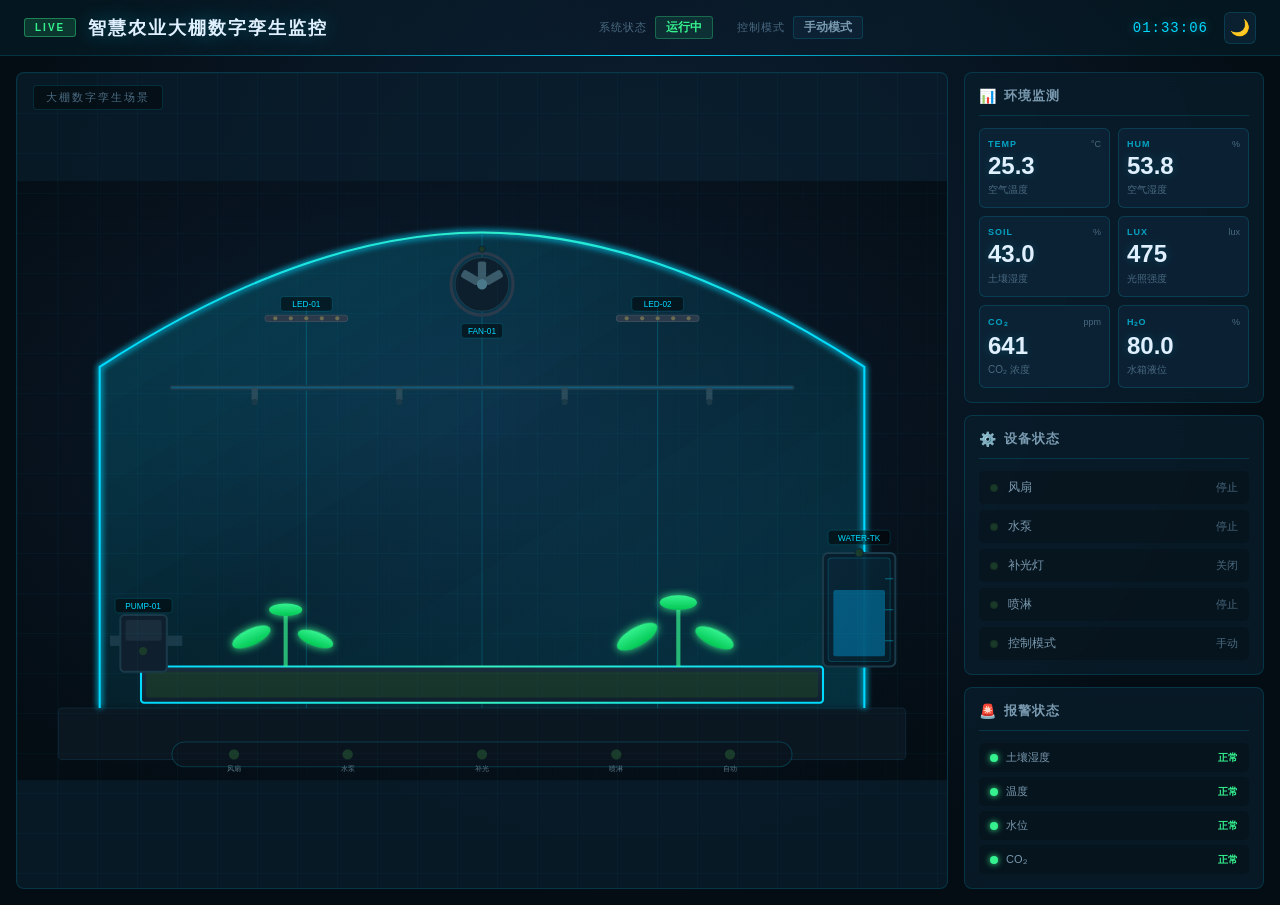
==== commit dfa5d5b4: "Add v3 real-scene greenhouse widget Based on actual greenhouse background images: - assets/greenhous" ====
--- a/widget/greenhouse_widget.html
+++ b/widget/greenhouse_widget.html
@@ -224,7 +224,7 @@
                         <circle cx="30" cy="3" r="2" fill="#ffe066" opacity="0.3"/>
                         <!-- 光晕（默认隐藏） -->
                         <rect id="lamp_glow" x="-50" y="8" width="100" height="80" rx="10"
-                              fill="url(#ledGlow)" opacity="0" filter="url(#ledGlow)"/>
+                              fill="rgba(255,224,102,0.15)" opacity="0" filter="url(#ledGlow)"/>
                         <!-- 科技标签 -->
                         <rect x="-25" y="-18" width="50" height="14" rx="3" fill="rgba(0,0,0,0.5)" stroke="rgba(0,217,255,0.3)" stroke-width="0.5"/>
                         <text x="0" y="-8" text-anchor="middle" font-size="8" fill="#00d9ff" font-family="Arial">LED-01</text>
@@ -239,7 +239,7 @@
                         <circle cx="15" cy="3" r="2" fill="#ffe066" opacity="0.3"/>
                         <circle cx="30" cy="3" r="2" fill="#ffe066" opacity="0.3"/>
                         <rect id="lamp_glow_2" x="-50" y="8" width="100" height="80" rx="10"
-                              fill="url(#ledGlow)" opacity="0" filter="url(#ledGlow)"/>
+                              fill="rgba(255,224,102,0.15)" opacity="0" filter="url(#ledGlow)"/>
                         <rect x="-25" y="-18" width="50" height="14" rx="3" fill="rgba(0,0,0,0.5)" stroke="rgba(0,217,255,0.3)" stroke-width="0.5"/>
                         <text x="0" y="-8" text-anchor="middle" font-size="8" fill="#00d9ff" font-family="Arial">LED-02</text>
                     </g>
